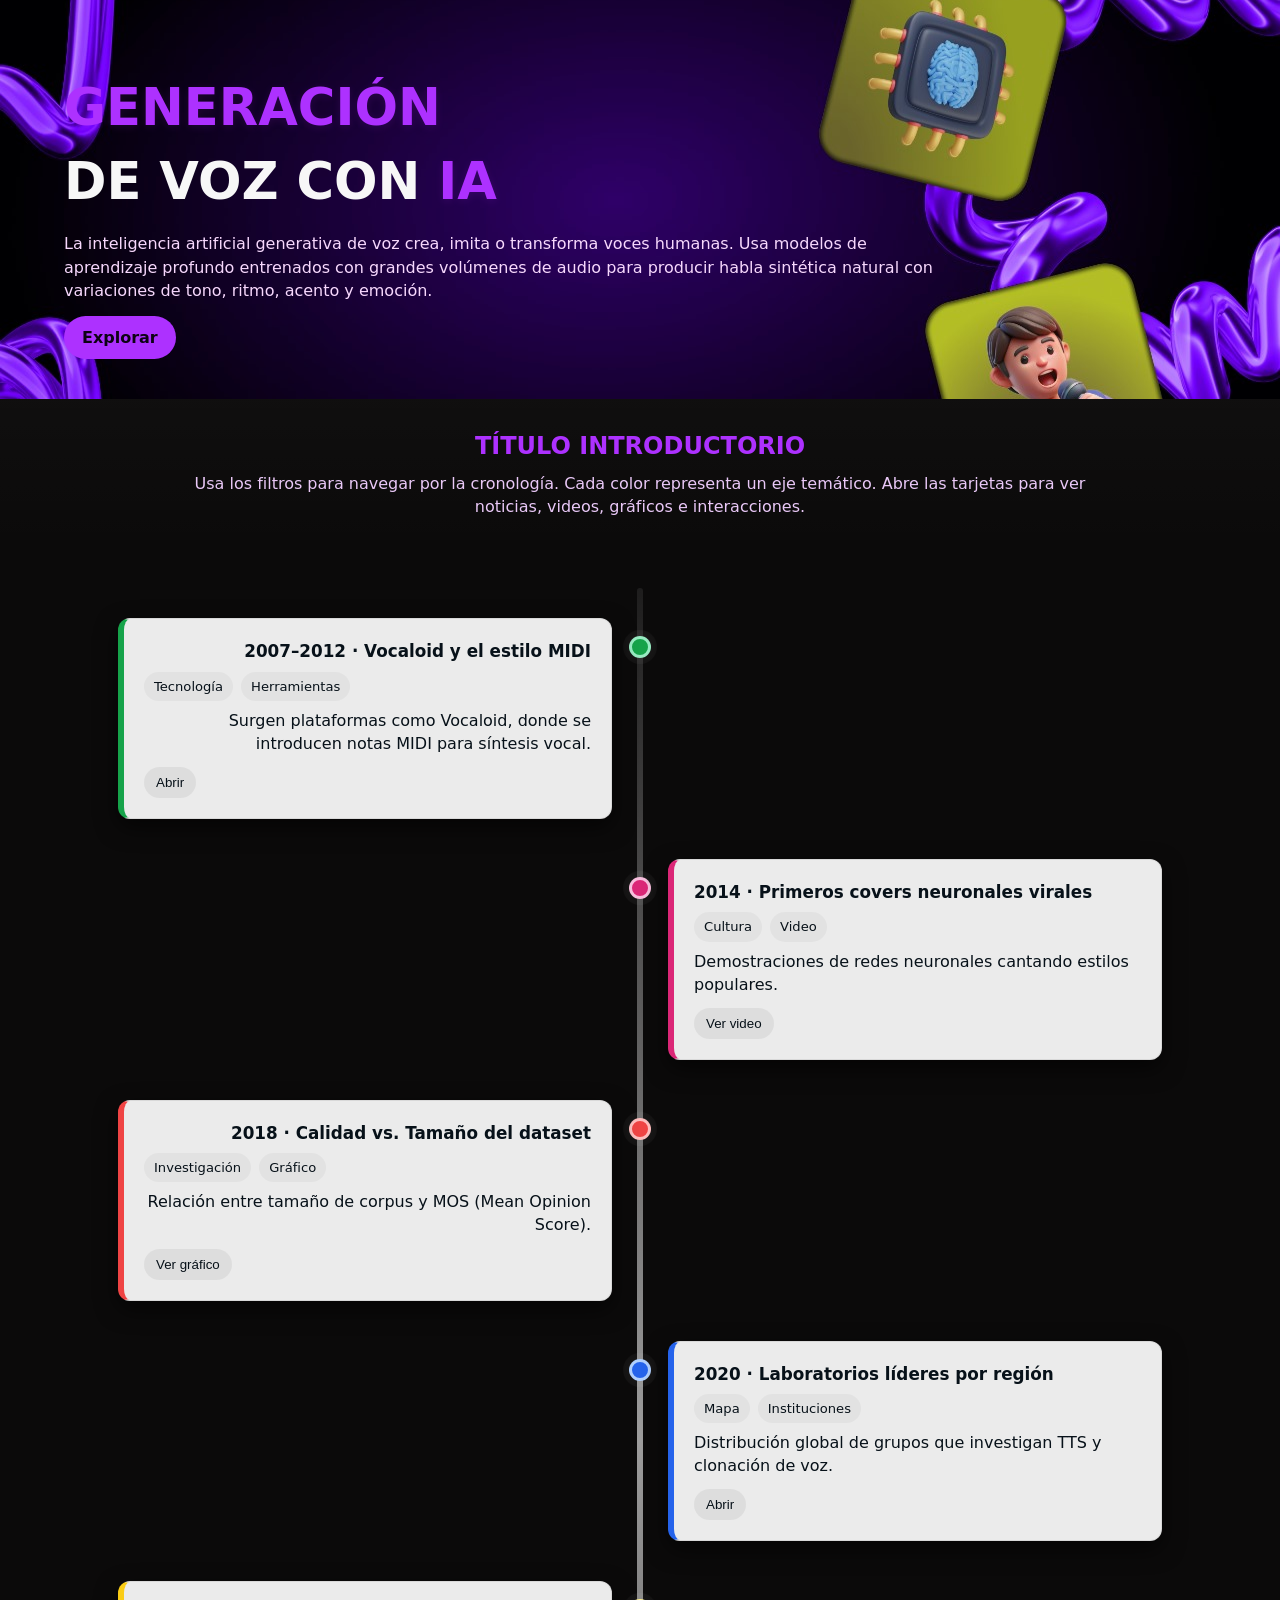
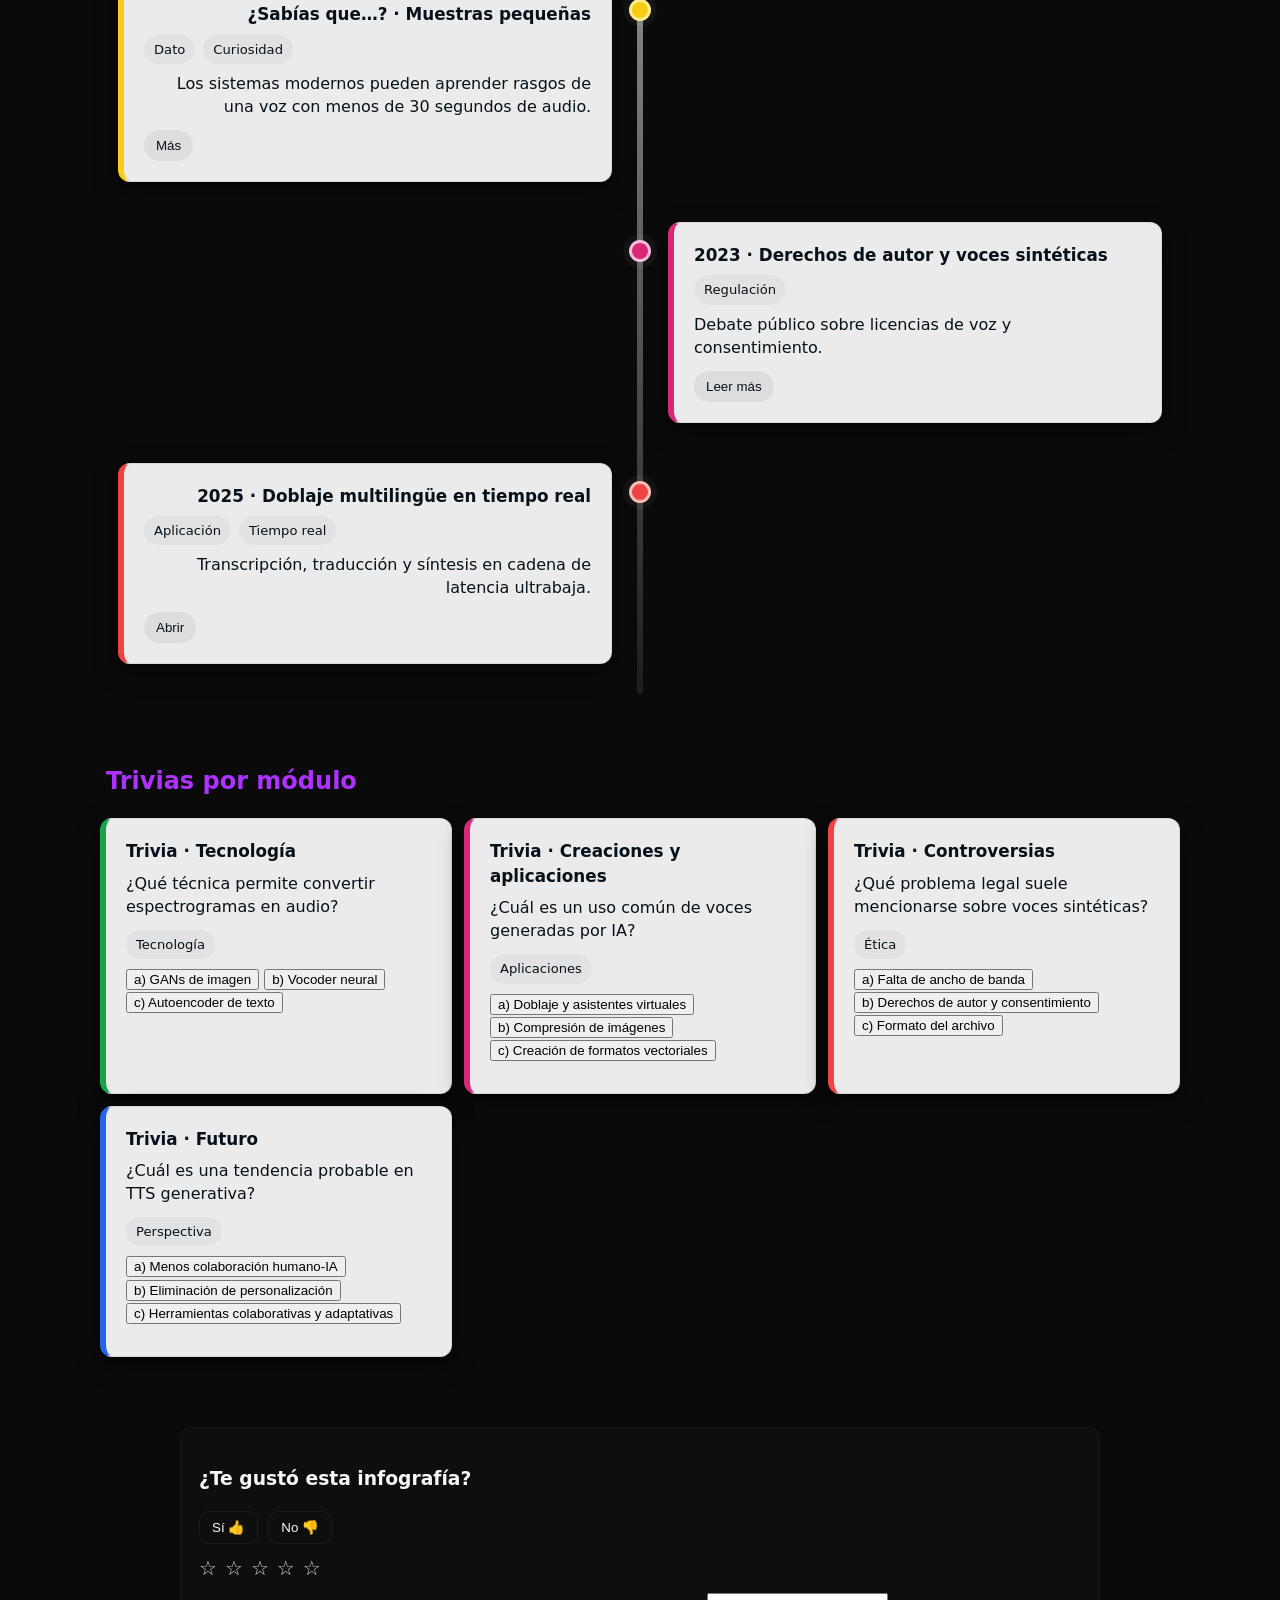
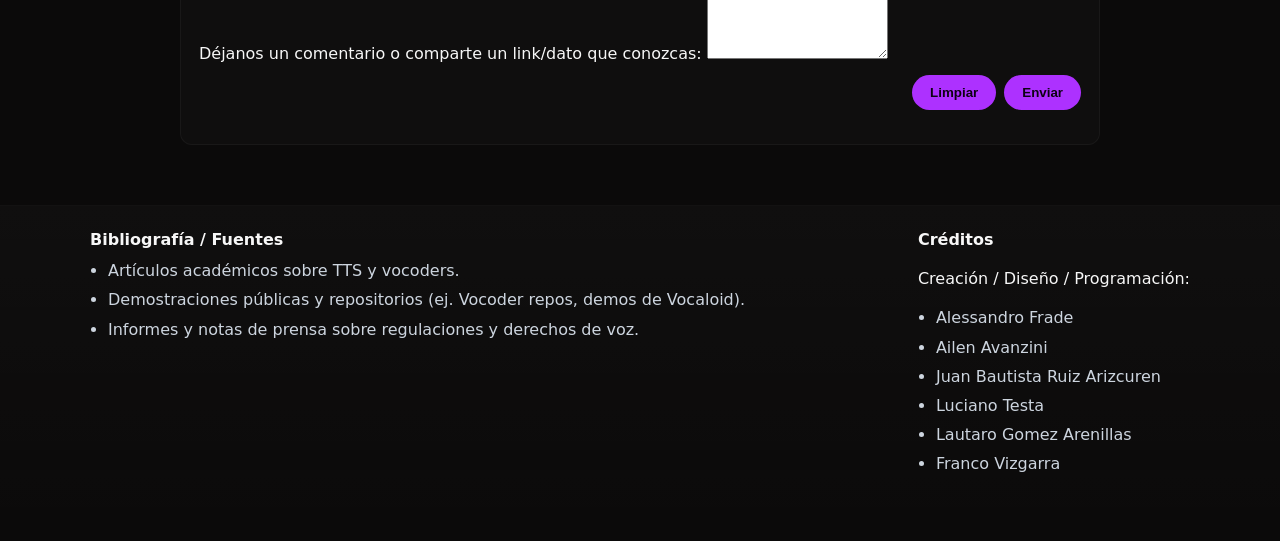
==== CAMBIOS/index.html @ 804bfc2b "Add files via upload" ====
<!DOCTYPE html>
<html lang="es">
<head>
  <meta charset="utf-8" />
  <meta name="viewport" content="width=device-width,initial-scale=1" />
  <title>Generación de Voz con IA — Timeline Interactivo</title>
  <style>
:root{ 
  --bg:#0b0a0a;
  --text:#f7f7f7;
  --muted:#cdd5df;
  --accent:#ad31ff;

  --verde-1:#16a34a; --verde-2:#7cfc89;
  --rojo-1:#ef4444; --rojo-2:#ff7b7b;
  --azul-1:#2563eb; --azul-2:#6aa7ff;
  --rosa-1:#db2777; --rosa-2:#ff83c1;
  --morado-1:#cdd928; --morado-2:#e1ff85;
  --amarillo-1:#facc15; --amarillo-2:#fff59a;

  --radius:12px;
}
*{box-sizing:border-box}
html,body{height:100%;margin:0;background:var(--bg);color:var(--text);font-family:Inter, system-ui, -apple-system, 'Segoe UI', Roboto, Arial, sans-serif;line-height:1.45}

/* HERO */
.hero{padding:70px 5% 40px;background:linear-gradient(180deg,#081006,#050505);background-size:cover;background-position:center}
.hero h1{font-size:clamp(28px,4vw,56px);margin:0;font-weight:800}
.hero .highlight{color:var(--accent);text-shadow:0 2px 8px rgba(186, 49, 255, 0.12)}
.hero p{max-width:900px;color:#f7d8fd;margin:14px 0;font-size:1rem}
.btn{display:inline-block;padding:10px 18px;border-radius:999px;background:var(--accent);color:#0d0214;font-weight:700;text-decoration:none;border:none;cursor:pointer}
.btn:hover{box-shadow:0 10px 30px rgba(0,0,0,.5);transform:translateY(-3px)}

/* INTRO */
.intro{padding:30px 5%;text-align:center;background:linear-gradient(180deg,rgba(255,255,255,.02),transparent)}
.intro h2{color:var(--accent);margin:0 0 8px;text-transform:uppercase}
.intro p{max-width:920px;margin:0 auto;color:#e9c8f7}

/* TIMELINE */
.timeline{position:relative;max-width:1100px;margin:40px auto;padding:10px 0}
.timeline::before{content:'';position:absolute;top:0;bottom:0;left:50%;width:6px;transform:translateX(-50%);background:linear-gradient(180deg,rgba(255,255,255,.08),rgba(255,255,255,.6),rgba(255,255,255,.08));border-radius:999px}

.t-item{position:relative;width:50%;padding:20px 28px;min-height:140px}
.t-item.left{left:0;text-align:right}
.t-item.right{left:50%}
.t-item .dot{position:absolute;top:38px;width:22px;height:22px;border-radius:50%;left:calc(100% - 11px);transform:translateX(0);box-shadow:0 0 0 6px rgba(255,255,255,.03),0 0 16px rgba(255,255,255,.06)}
.t-item.right .dot{left:-11px}

/* CARD base - unified rectangular cards */
.card{position:relative;padding:20px;background:rgba(255,255,255,.92);backdrop-filter: blur(0);border-radius:var(--radius);border:1px solid rgba(0,0,0,.08);box-shadow:0 8px 22px rgba(0,0,0,.6);transition:transform .22s,box-shadow .22s;color:#071119}
.card:hover{transform:translateY(-6px);box-shadow:0 18px 44px rgba(0,0,0,.65)}
.card h3{margin:0 0 8px;font-size:1.05rem;color:#071119}
.card p{margin:0 0 12px;word-break:break-word;color:#071119}
.meta{display:flex;gap:8px;align-items:center;flex-wrap:wrap;margin-bottom:8px;color:#334155}
.pill{padding:5px 10px;border-radius:999px;background:rgba(0,0,0,.04);font-size:.82rem;color:#071119}

.card{min-height:120px;max-height:520px;overflow:hidden;display:flex;flex-direction:column}
.card .expand{margin-top:12px;display:none;overflow:auto;padding-top:8px}
.card.expanded{max-height:900px}
.card.expanded .expand{display:block}

/* Remove shape-specific classes - keep uniform rectangle */
.type-noticia, .type-video, .type-grafico, .type-mapa{padding:18px}

.card .expand img, .card .expand iframe{width:100%;height:auto;border-radius:8px}
.embed{position:relative;padding-top:56.25%;width:100%}
.embed iframe{position:absolute;inset:0;width:100%;height:100%;border:0;background:#000}

/* colors — now only background accents for dots + small left border */
.card.verde{border-left:6px solid var(--verde-1)}
.card.rojo{border-left:6px solid var(--rojo-1)}
.card.azul{border-left:6px solid var(--azul-1)}
.card.rosa{border-left:6px solid var(--rosa-1)}
.card.morado{border-left:6px solid var(--morado-1)}
.card.amarillo{border-left:6px solid var(--amarillo-1)}

.dot.verde{background:var(--verde-1);border:3px solid rgba(167,243,208,.9)}
.dot.rojo{background:var(--rojo-1);border:3px solid rgba(254,202,202,.9)}
.dot.azul{background:var(--azul-1);border:3px solid rgba(191,219,254,.9)}
.dot.rosa{background:var(--rosa-1);border:3px solid rgba(251,207,232,.9)}
.dot.morado{background:var(--morado-1);border:3px solid rgba(221,214,254,.9)}
.dot.amarillo{background:var(--amarillo-1);border:3px solid rgba(255,245,157,.9)}

/* toggles */
.toggle{cursor:pointer;border:none;padding:8px 12px;border-radius:999px;background:rgba(0,0,0,.06);color:#071119;align-self:flex-start}
.toggle:hover{box-shadow:0 8px 24px rgba(0,0,0,.12)}

/* floating filter button */
.fab{position:fixed;right:18px;bottom:18px;width:56px;height:56px;border-radius:50%;display:grid;place-items:center;font-size:22px;cursor:pointer;background:#101010;color:#fff;box-shadow:0 12px 30px rgba(0,0,0,.5);opacity:0;pointer-events:none;transition:.25s}
.fab.visible{opacity:1;pointer-events:auto}

/* modal */
.modal{position:fixed;inset:0;background:rgba(0,0,0,.6);display:none;align-items:center;justify-content:center;padding:20px;z-index:20}
.modal.open{display:flex}
.panel{width:min(640px,94vw);background:#0f0f10;border-radius:18px;padding:18px;border:1px solid rgba(255,255,255,.06)}
.panel h3{margin:0 0 8px}
.panel .muted{color:var(--muted);margin:6px 0 12px}
.filters{display:flex;flex-wrap:wrap;gap:12px}
.filters label{display:inline-flex;gap:8px;align-items:center;padding:8px 12px;border-radius:999px;border:1px solid rgba(255,255,255,.06);cursor:pointer}
.filters input{margin:0}

/* feedback */
.feedback{max-width:920px;margin:60px auto;padding:18px;border-radius:12px;background:rgba(255,255,255,.02);border:1px solid rgba(255,255,255,.04)}
.like{display:flex;gap:10px;margin:8px 0}
.like button{padding:8px 12px;border-radius:10px;border:1px solid rgba(255,255,255,.06);background:transparent;color:var(--text);cursor:pointer}
.like button:hover{box-shadow:0 8px 24px rgba(0,0,0,.2)}
.like button.active{background:linear-gradient(90deg,#ffd166,#ff7b7b);color:#071119;border-color:transparent}
.rate{display:flex;gap:8px;margin:10px 0}
.star{font-size:20px;cursor:pointer;color:var(--muted)}
.star.locked{cursor:default;opacity:.6}
.fb-actions{display:flex;gap:8px;justify-content:flex-end;margin-top:10px}
.fb-message{margin-top:12px;opacity:.95;font-weight:700}

/* file upload preview in curiosities */
.media-upload{display:flex;gap:10px;align-items:center;margin-top:8px}
.media-upload input{border:1px dashed rgba(0,0,0,.08);padding:8px;border-radius:8px;background:#fff}
.media-player{width:100%;margin-top:8px}

/* confetti root */
#confetti-root{position:fixed;inset:0;pointer-events:none;overflow:hidden;z-index:9999}

/* footer */
.site-footer{background:linear-gradient(180deg,rgba(255,255,255,.02),transparent);padding:22px 5% 60px;margin-top:30px;border-top:1px solid rgba(255,255,255,.03)}
.site-footer .container{max-width:1100px;margin:0 auto;display:flex;gap:30px;flex-wrap:wrap;justify-content:space-between}
.site-footer h4{margin:0 0 8px}
.site-footer ul{margin:0;padding-left:18px}
.site-footer li{margin:6px 0;color:var(--muted)}

.hidden{display:none !important}

@media (max-width:900px){
  .t-item{width:100%;left:0 !important;text-align:left;padding:14px}
  .t-item .dot{left:10px}
  .timeline::before{left:20px;transform:none}
  .card{max-height:none}
  .panel{width:96%}
}
  </style>
</head>
<body>
<header class="hero" id="hero" style="background-image:url('assets/Fondo.jpg'); background-size:cover; background-position:center;">
    <div class="hero-content">
      <h1><span class="highlight">GENERACIÓN</span><br>DE VOZ CON <span class="highlight">IA</span></h1>
      <p>La inteligencia artificial generativa de voz crea, imita o transforma voces humanas. Usa modelos de aprendizaje profundo entrenados con grandes volúmenes de audio para producir habla sintética natural con variaciones de tono, ritmo, acento y emoción.</p>
      <a href="#timeline" class="btn">Explorar</a>
    </div>
  </header>

  <section class="intro">
    <h2>TÍTULO INTRODUCTORIO</h2>
    <p>Usa los filtros para navegar por la cronología. Cada color representa un eje temático. Abre las tarjetas para ver noticias, videos, gráficos e interacciones.</p>
  </section>

  <main id="timeline" class="timeline">
    <!-- EXAMPLES: all cards are rectangular. Each article must have data-date YYYY-MM-DD -->

    <article class="t-item left" data-date="2007-06-01" data-color="verde" data-type="noticia">
      <span class="dot verde"></span>
      <div class="card verde">
        <h3>2007–2012 · Vocaloid y el estilo MIDI</h3>
        <div class="meta"><span class="pill">Tecnología</span><span class="pill">Herramientas</span></div>
        <p>Surgen plataformas como Vocaloid, donde se introducen notas MIDI para síntesis vocal.</p>
        <button class="toggle" aria-expanded="false">Abrir</button>
        <div class="expand">
          <p>Contenido ampliado: inserta aquí la noticia completa, imágenes o <a class="external-link" href="#" target="_blank" rel="noopener">enlace</a>.</p>
        </div>
      </div>
    </article>

    <article class="t-item right" data-date="2014-03-10" data-color="rosa" data-type="video">
      <span class="dot rosa"></span>
      <div class="card rosa">
        <h3>2014 · Primeros covers neuronales virales</h3>
        <div class="meta"><span class="pill">Cultura</span><span class="pill">Video</span></div>
        <p>Demostraciones de redes neuronales cantando estilos populares.</p>
        <button class="toggle" aria-expanded="false">Ver video</button>
        <div class="expand">
          <p>Puedes embeber un video (iframe) o enlazar a un hosting.</p>
          <div class="embed"><iframe title="demo" src="" loading="lazy"></iframe></div>
        </div>
      </div>
    </article>

    <article class="t-item left" data-date="2018-09-05" data-color="rojo" data-type="grafico">
      <span class="dot rojo"></span>
      <div class="card rojo">
        <h3>2018 · Calidad vs. Tamaño del dataset</h3>
        <div class="meta"><span class="pill">Investigación</span><span class="pill">Gráfico</span></div>
        <p>Relación entre tamaño de corpus y MOS (Mean Opinion Score).</p>
        <button class="toggle" aria-expanded="false">Ver gráfico</button>
        <div class="expand">
          <img alt="placeholder gráfico" src="data:image/svg+xml,%3Csvg xmlns='http://www.w3.org/2000/svg' width='800' height='360'%3E%3Crect width='100%25' height='100%25' fill='black'/%3E%3Ctext x='50%25' y='50%25' fill='white' dominant-baseline='middle' text-anchor='middle' font-family='Arial' font-size='20'%3EInserta un gráfico aquí%3C/text%3E%3C/svg%3E">
        </div>
      </div>
    </article>

    <article class="t-item right" data-date="2020-02-01" data-color="azul" data-type="mapa">
      <span class="dot azul"></span>
      <div class="card azul">
        <h3>2020 · Laboratorios líderes por región</h3>
        <div class="meta"><span class="pill">Mapa</span><span class="pill">Instituciones</span></div>
        <p>Distribución global de grupos que investigan TTS y clonación de voz.</p>
        <button class="toggle" aria-expanded="false">Abrir</button>
        <div class="expand">
          <p>Inserta un mapa estático/dinámico o un embed.</p>
        </div>
      </div>
    </article>

    <!-- Curiosidades ("¿Sabías que...?") - color amarillo, tienen fecha para posicionarlas en la línea -->
    <article class="t-item left" data-date="2022-04-20" data-color="amarillo" data-type="curiosidad">
      <span class="dot amarillo"></span>
      <div class="card amarillo">
        <h3>¿Sabías que…? · Muestras pequeñas</h3>
        <div class="meta"><span class="pill">Dato</span><span class="pill">Curiosidad</span></div>
        <p>Los sistemas modernos pueden aprender rasgos de una voz con menos de 30 segundos de audio.</p>
        <button class="toggle" aria-expanded="false">Más</button>
        <div class="expand">
          <p>Puedes subir un audio (mp3) o un video (mp4) relacionado con esta curiosidad.</p>
          <div class="media-upload">
            <input type="file" accept="audio/*,video/*" class="media-input">
          </div>
          <div class="media-player"></div>
        </div>
      </div>
    </article>

    <article class="t-item left" data-date="2023-03-01" data-color="rosa" data-type="noticia">
      <span class="dot rosa"></span>
      <div class="card rosa">
        <h3>2023 · Derechos de autor y voces sintéticas</h3>
        <div class="meta"><span class="pill">Regulación</span></div>
        <p>Debate público sobre licencias de voz y consentimiento.</p>
        <button class="toggle" aria-expanded="false">Leer más</button>
        <div class="expand">
          <p>Añade aquí enlaces, citas o documentos. Ejemplo de enlace: <a class="external-link" href="#" target="_blank" rel="noopener">Noticia sobre regulación</a></p>
        </div>
      </div>
    </article>

    <article class="t-item right" data-date="2025-03-18" data-color="rojo" data-type="video">
      <span class="dot rojo"></span>
      <div class="card rojo">
        <h3>2025 · Doblaje multilingüe en tiempo real</h3>
        <div class="meta"><span class="pill">Aplicación</span><span class="pill">Tiempo real</span></div>
        <p>Transcripción, traducción y síntesis en cadena de latencia ultrabaja.</p>
        <button class="toggle" aria-expanded="false">Abrir</button>
        <div class="expand">
          <p>Espacio para video o demo.</p>
        </div>
      </div>
    </article>

  </main>

  <!-- TRIVIA SECTION: section aparte al final de la linea (antes del feedback). Una trivia por módulo -->
  <section id="trivias" class="trivias" style="max-width:1100px;margin:20px auto;padding:10px">
    <h2 style="color:var(--accent);margin-left:6px">Trivias por módulo</h2>
    <div style="display:grid;grid-template-columns:repeat(auto-fit,minmax(280px,1fr));gap:12px;margin-top:12px">
      <!-- Tecnología / verde -->
      <div class="card verde" data-module="Tecnologia">
        <h3>Trivia · Tecnología</h3>
        <p>¿Qué técnica permite convertir espectrogramas en audio?</p>
        <div class="meta"><span class="pill">Tecnología</span></div>
        <div class="quiz" data-answer="b">
          <button class="q" data-opt="a">a) GANs de imagen</button>
          <button class="q" data-opt="b">b) Vocoder neural</button>
          <button class="q" data-opt="c">c) Autoencoder de texto</button>
          <p class="q-result" aria-live="polite"></p>
        </div>
      </div>

      <!-- Creaciones / rosa -->
      <div class="card rosa" data-module="Creaciones">
        <h3>Trivia · Creaciones y aplicaciones</h3>
        <p>¿Cuál es un uso común de voces generadas por IA?</p>
        <div class="meta"><span class="pill">Aplicaciones</span></div>
        <div class="quiz" data-answer="a">
          <button class="q" data-opt="a">a) Doblaje y asistentes virtuales</button>
          <button class="q" data-opt="b">b) Compresión de imágenes</button>
          <button class="q" data-opt="c">c) Creación de formatos vectoriales</button>
          <p class="q-result" aria-live="polite"></p>
        </div>
      </div>

      <!-- Controversias / rojo -->
      <div class="card rojo" data-module="Controversias">
        <h3>Trivia · Controversias</h3>
        <p>¿Qué problema legal suele mencionarse sobre voces sintéticas?</p>
        <div class="meta"><span class="pill">Ética</span></div>
        <div class="quiz" data-answer="b">
          <button class="q" data-opt="a">a) Falta de ancho de banda</button>
          <button class="q" data-opt="b">b) Derechos de autor y consentimiento</button>
          <button class="q" data-opt="c">c) Formato del archivo</button>
          <p class="q-result" aria-live="polite"></p>
        </div>
      </div>

      <!-- Futuro / azul -->
      <div class="card azul" data-module="Futuro">
        <h3>Trivia · Futuro</h3>
        <p>¿Cuál es una tendencia probable en TTS generativa?</p>
        <div class="meta"><span class="pill">Perspectiva</span></div>
        <div class="quiz" data-answer="c">
          <button class="q" data-opt="a">a) Menos colaboración humano-IA</button>
          <button class="q" data-opt="b">b) Eliminación de personalización</button>
          <button class="q" data-opt="c">c) Herramientas colaborativas y adaptativas</button>
          <p class="q-result" aria-live="polite"></p>
        </div>
      </div>
    </div>
  </section>

  <section class="feedback" id="feedback">
    <h3>¿Te gustó esta infografía?</h3>
    <div class="like">
      <button type="button" data-like="si">Sí 👍</button>
      <button type="button" data-like="no">No 👎</button>
    </div>
    <div class="rate" aria-label="Calificación">
      <span class="star" data-star="1">☆</span>
      <span class="star" data-star="2">☆</span>
      <span class="star" data-star="3">☆</span>
      <span class="star" data-star="4">☆</span>
      <span class="star" data-star="5">☆</span>
    </div>

    <div id="fb-form">
      <label>Déjanos un comentario o comparte un link/dato que conozcas:
        <textarea id="fb-text" rows="4"></textarea>
      </label>
      <div class="fb-actions">
        <button class="btn ghost" id="fb-clear">Limpiar</button>
        <button class="btn primary" id="fb-send">Enviar</button>
      </div>
    </div>

    <p id="fb-msg" class="fb-message" aria-live="polite"></p>
  </section>

  <button class="fab" id="fab" title="Filtros">⚙️</button>

  <div class="modal" id="modal">
    <div class="panel">
      <h3>Filtros por módulo</h3>
      <p class="muted">Selecciona uno o varios. "Todos" vuelve a la vista inicial.</p>
      <div class="filters">
        <!-- label text shows module name; value is color key -->
        <label class="lbl-verde"><input type="checkbox" value="verde"> Tecnología</label>
        <label class="lbl-rosa"><input type="checkbox" value="rosa"> Creaciones</label>
        <label class="lbl-rojo"><input type="checkbox" value="rojo"> Controversias</label>
        <label class="lbl-azul"><input type="checkbox" value="azul"> Futuro</label>
        <label class="lbl-amarillo"><input type="checkbox" value="amarillo"> Curiosidades</label>
      </div>
      <div class="actions" style="margin-top:12px;display:flex;gap:8px;justify-content:flex-end">
        <button class="btn ghost" id="all">Todos</button>
        <button class="btn primary" id="apply">Aplicar</button>
        <button class="btn ghost" id="close">Cerrar</button>
      </div>
    </div>
  </div>

  <div id="confetti-root" aria-hidden="true"></div>

  <footer class="site-footer">
    <div class="container">
      <div class="bib">
        <h4>Bibliografía / Fuentes</h4>
        <ul>
          <li>Artículos académicos sobre TTS y vocoders.</li>
          <li>Demostraciones públicas y repositorios (ej. Vocoder repos, demos de Vocaloid).</li>
          <li>Informes y notas de prensa sobre regulaciones y derechos de voz.</li>
        </ul>
      </div>
      <div class="credits">
        <h4>Créditos</h4>
        <p>Creación / Diseño / Programación:</p>
        <ul>
          <li>Alessandro Frade</li>
          <li>Ailen Avanzini</li>
          <li>Juan Bautista Ruiz Arizcuren</li>
          <li>Luciano Testa</li>
          <li>Lautaro Gomez Arenillas</li>
          <li>Franco Vizgarra</li>
        </ul>
      </div>
    </div>
  </footer>

  <script>
// --- SCRIPT: filtros, expandibles, trivias, feedback, media preview ---

function parseDateFrom(el) {
  const raw = el.dataset.date || "";
  if (!raw) return 0;
  const d = new Date(raw);
  if (!isNaN(d)) return d.getTime();
  const m = raw.match(/(19|20)\d{2}/);
  return m ? new Date(m[0] + "-01-01").getTime() : 0;
}

function relayout() {
  const container = document.querySelector('.timeline');
  const items = Array.from(container.querySelectorAll('.t-item')).filter(i => !i.classList.contains('hidden'));
  items.sort((a, b) => parseDateFrom(a) - parseDateFrom(b));
  items.forEach((el, idx) => {
    el.classList.remove('left', 'right');
    el.classList.add(idx % 2 === 0 ? 'left' : 'right');
    container.appendChild(el);
  });
}

// Expandibles
document.addEventListener('click', (e) => {
  if (e.target.matches('.toggle')) {
    const card = e.target.closest('.card');
    const expanded = card.classList.toggle('expanded');
    e.target.setAttribute('aria-expanded', expanded);
    if (expanded) {
      const expandEl = card.querySelector('.expand');
      if (expandEl) expandEl.scrollTop = 0;
    }
  }
});

// Trivia buttons (works both for timeline-embedded quizzes and trivias section)
document.addEventListener('click', (e) => {
  if (e.target.matches('.quiz .q')) {
    const q = e.target.closest('.quiz');
    const answer = q.dataset.answer;
    const btn = e.target;
    const ok = btn.dataset.opt === answer;
    const result = q.querySelector('.q-result');
    result.textContent = ok ? '✅ ¡Correcto!' : '❌ Incorrecto';
    btn.style.outline = ok ? '2px solid rgba(34,197,94,.25)' : '2px solid rgba(239,68,68,.25)';
    setTimeout(() => btn.style.outline = '', 1400);
  }
});

// Media upload preview for curiosities
function handleMediaInput(input) {
  const container = input.closest('.card').querySelector('.media-player');
  container.innerHTML = '';
  const file = input.files[0];
  if (!file) return;
  const url = URL.createObjectURL(file);
  if (file.type.startsWith('audio/')) {
    const audio = document.createElement('audio');
    audio.controls = true;
    audio.src = url;
    audio.style.width = '100%';
    container.appendChild(audio);
  } else if (file.type.startsWith('video/')) {
    const video = document.createElement('video');
    video.controls = true;
    video.src = url;
    video.style.width = '100%';
    container.appendChild(video);
  }
}

document.addEventListener('change', (e) => {
  if (e.target.matches('.media-input')) handleMediaInput(e.target);
});

// FAB mostrar tras scroll
const fab = document.getElementById('fab');
window.addEventListener('scroll', () => {
  const show = window.scrollY > 260;
  fab.classList.toggle('visible', show);
});

// Modal filtros
const modal = document.getElementById('modal');
const openModal = () => modal.classList.add('open');
const closeModal = () => modal.classList.remove('open');
fab.addEventListener('click', openModal);
document.getElementById('close').addEventListener('click', closeModal);

function applyFilters(selectedSet) {
  const items = document.querySelectorAll('.t-item');
  if (!selectedSet || selectedSet.size === 0) {
    items.forEach(i => i.classList.remove('hidden'));
    relayout();
    return;
  }
  items.forEach(i => {
    const color = (i.dataset.color || '').toLowerCase();
    if (selectedSet.has(color)) i.classList.remove('hidden');
    else i.classList.add('hidden');
  });
  relayout();
}

document.getElementById('apply').addEventListener('click', () => {
  const picks = Array.from(modal.querySelectorAll('input[type="checkbox"]'))
    .filter(c => c.checked)
    .map(c => c.value);
  const allChecks = Array.from(modal.querySelectorAll('input[type="checkbox"]')).map(c => c.value);
  const allSelected = allChecks.every(v => picks.includes(v));
  const selectedSet = (picks.length === 0 || allSelected) ? new Set() : new Set(picks);
  applyFilters(selectedSet);
  closeModal();
});

document.getElementById('all').addEventListener('click', () => {
  modal.querySelectorAll('input[type="checkbox"]').forEach(c => c.checked = false);
  applyFilters(new Set());
  closeModal();
});

// Feedback (like/estrellas/comentario)
const likeBtns = document.querySelectorAll('.like button');
const stars = Array.from(document.querySelectorAll('.star'));
let like = null, rating = 0, sent = false;

likeBtns.forEach(b => b.addEventListener('click', () => {
  if (sent) return; // no cambiar si ya enviado
  like = b.dataset.like;
  likeBtns.forEach(x => x.classList.remove('active'));
  b.classList.add('active');
}));

stars.forEach(s => s.addEventListener('click', () => {
  if (sent) return; // bloquear si ya enviado
  rating = Number(s.dataset.star);
  stars.forEach((x, i) => x.textContent = (i < rating) ? '★' : '☆');
}));

function fireConfetti(options = {}) {
  const root = document.getElementById('confetti-root');
  const emojis = options.emojis || ['🤖','🎵','🧠','🎧','🔊'];
  const count = options.count || 36;
  const life = options.duration || 1800; 
  const created = [];

  for (let i=0;i<count;i++){
    const el = document.createElement('div');
    el.className = 'confetti-emoji';
    el.style.position = 'absolute';
    el.style.left = (50 + (Math.random()*120 - 60)) + '%';
    el.style.top = Math.random()*30 + '%';
    el.style.fontSize = (12 + Math.random()*22) + 'px';
    el.style.opacity = 0.95;
    el.style.transform = `translateY(0) rotate(${Math.random()*360}deg)`;
    el.style.willChange = 'transform,opacity';
    el.textContent = emojis[Math.floor(Math.random()*emojis.length)];
    root.appendChild(el);
    created.push(el);

    const dx = (Math.random()*160 - 80);
    const dy = (200 + Math.random()*240);
    const rot = (Math.random()*720 - 360);
    el.animate([
      { transform: `translate(0px, 0px) rotate(0deg)`, opacity: 1 },
      { transform: `translate(${dx}px, ${dy}px) rotate(${rot}deg)`, opacity: 0.05 }
    ], {
      duration: life + Math.random()*400,
      easing: 'cubic-bezier(.2,.8,.2,1)',
      iterations: 1
    });
  }

  setTimeout(()=> {
    created.forEach(el => el.remove());
  }, life + 500);
}

// Enviar feedback: guardar y bloquear cambios posteriores
document.getElementById('fb-send').addEventListener('click', () => {
  if (sent) return;
  const text = document.getElementById('fb-text').value.trim();
  const payload = { like, rating, text, ts: Date.now() };
  try {
    localStorage.setItem('ia-voz-feedback', JSON.stringify(payload));
  } catch(e) {
    console.warn('No se pudo guardar en localStorage', e);
  }

  // Ocultar form y mostrar mensaje de gracias
  const form = document.getElementById('fb-form');
  form.classList.add('hidden');

  const msg = document.getElementById('fb-msg');
  msg.textContent = '¡Gracias! Tu aporte quedó guardado localmente.';
  fireConfetti({ emojis: ['🤖','🎵','🧠','🎧','🔊'], count: 36, duration: 1800 });

  // bloquear interacciones posteriores
  sent = true;
  likeBtns.forEach(b => b.disabled = true);
  stars.forEach(s => { s.classList.add('locked'); s.style.pointerEvents = 'none'; });
});

// Limpiar (solo si no enviado)
document.getElementById('fb-clear').addEventListener('click', () => {
  if (sent) return; // no limpiar si ya enviado
  document.getElementById('fb-text').value = '';
  like = null; rating = 0;
  likeBtns.forEach(x => x.classList.remove('active'));
  stars.forEach(x => x.textContent = '☆');
  localStorage.removeItem('ia-voz-feedback');
  document.getElementById('fb-msg').textContent = '';
});

// Inicial: ordenar por fecha
relayout();
  </script>
</body>
</html>
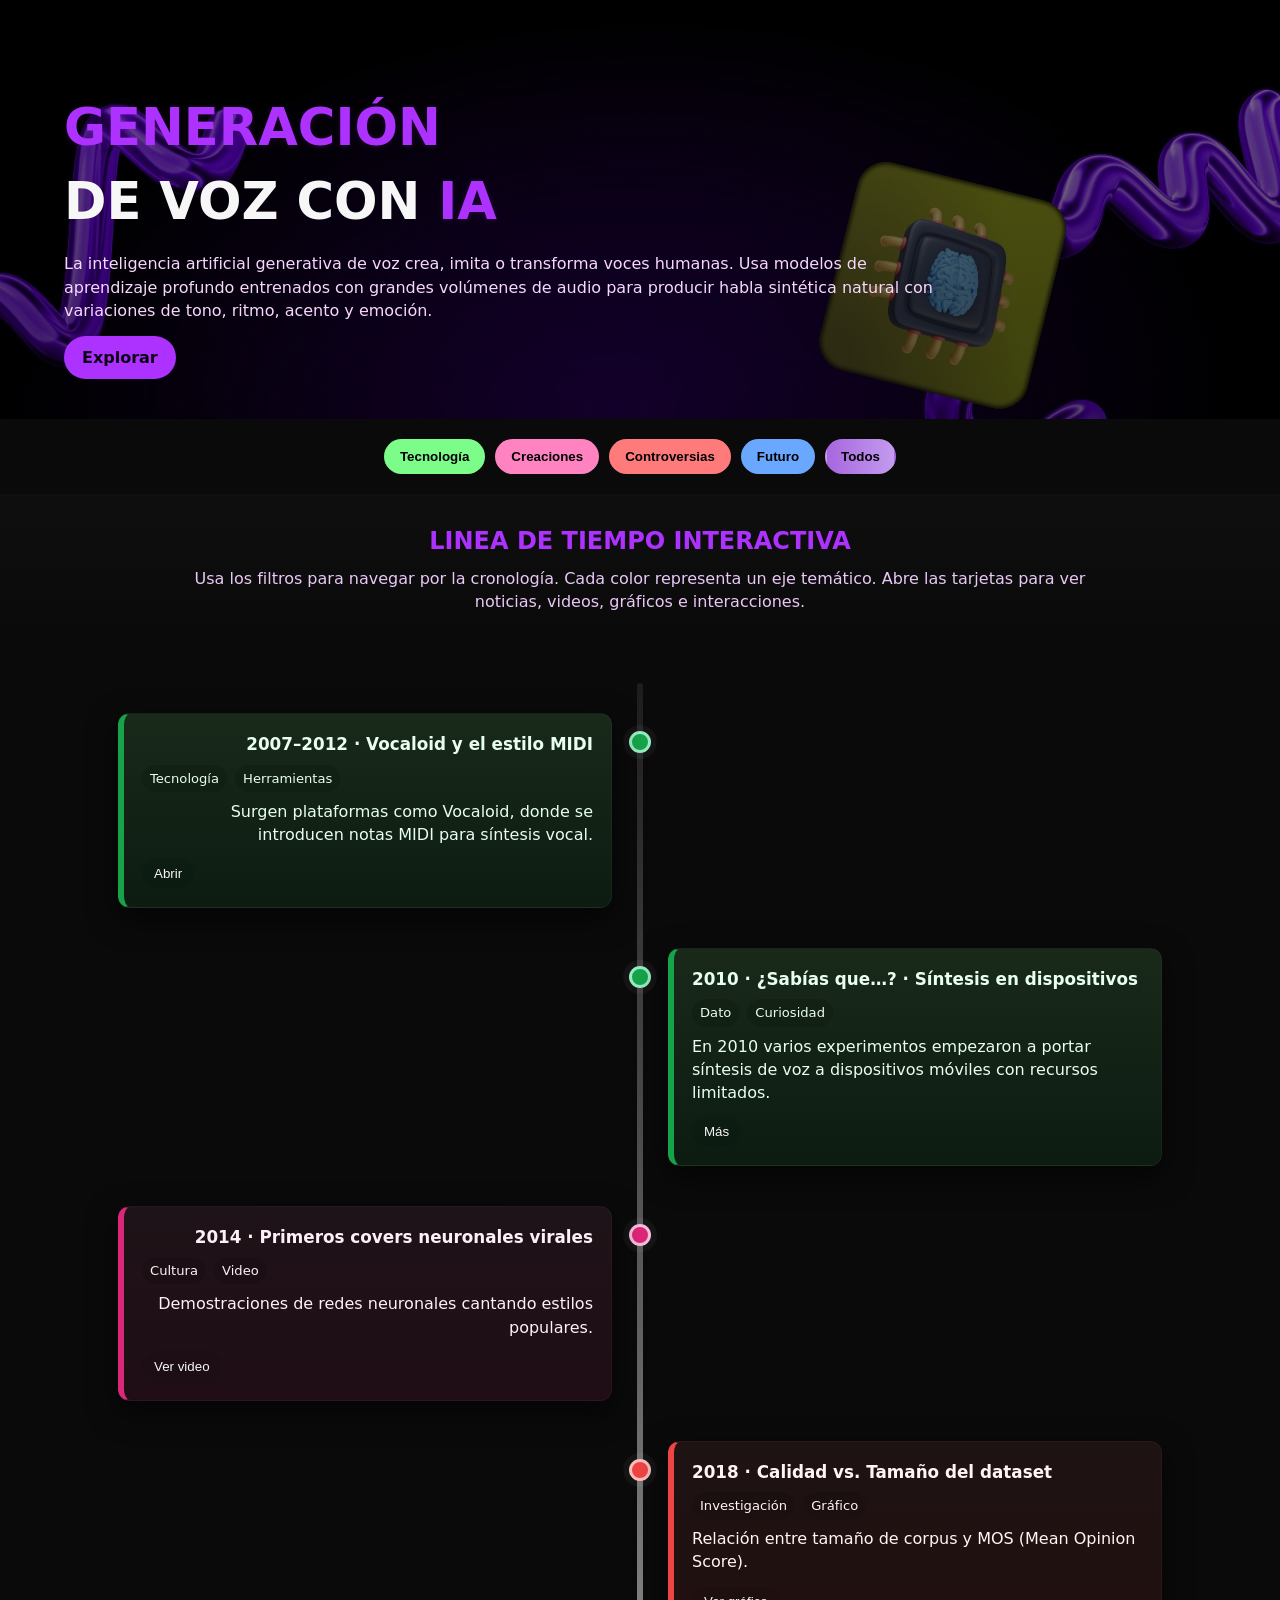
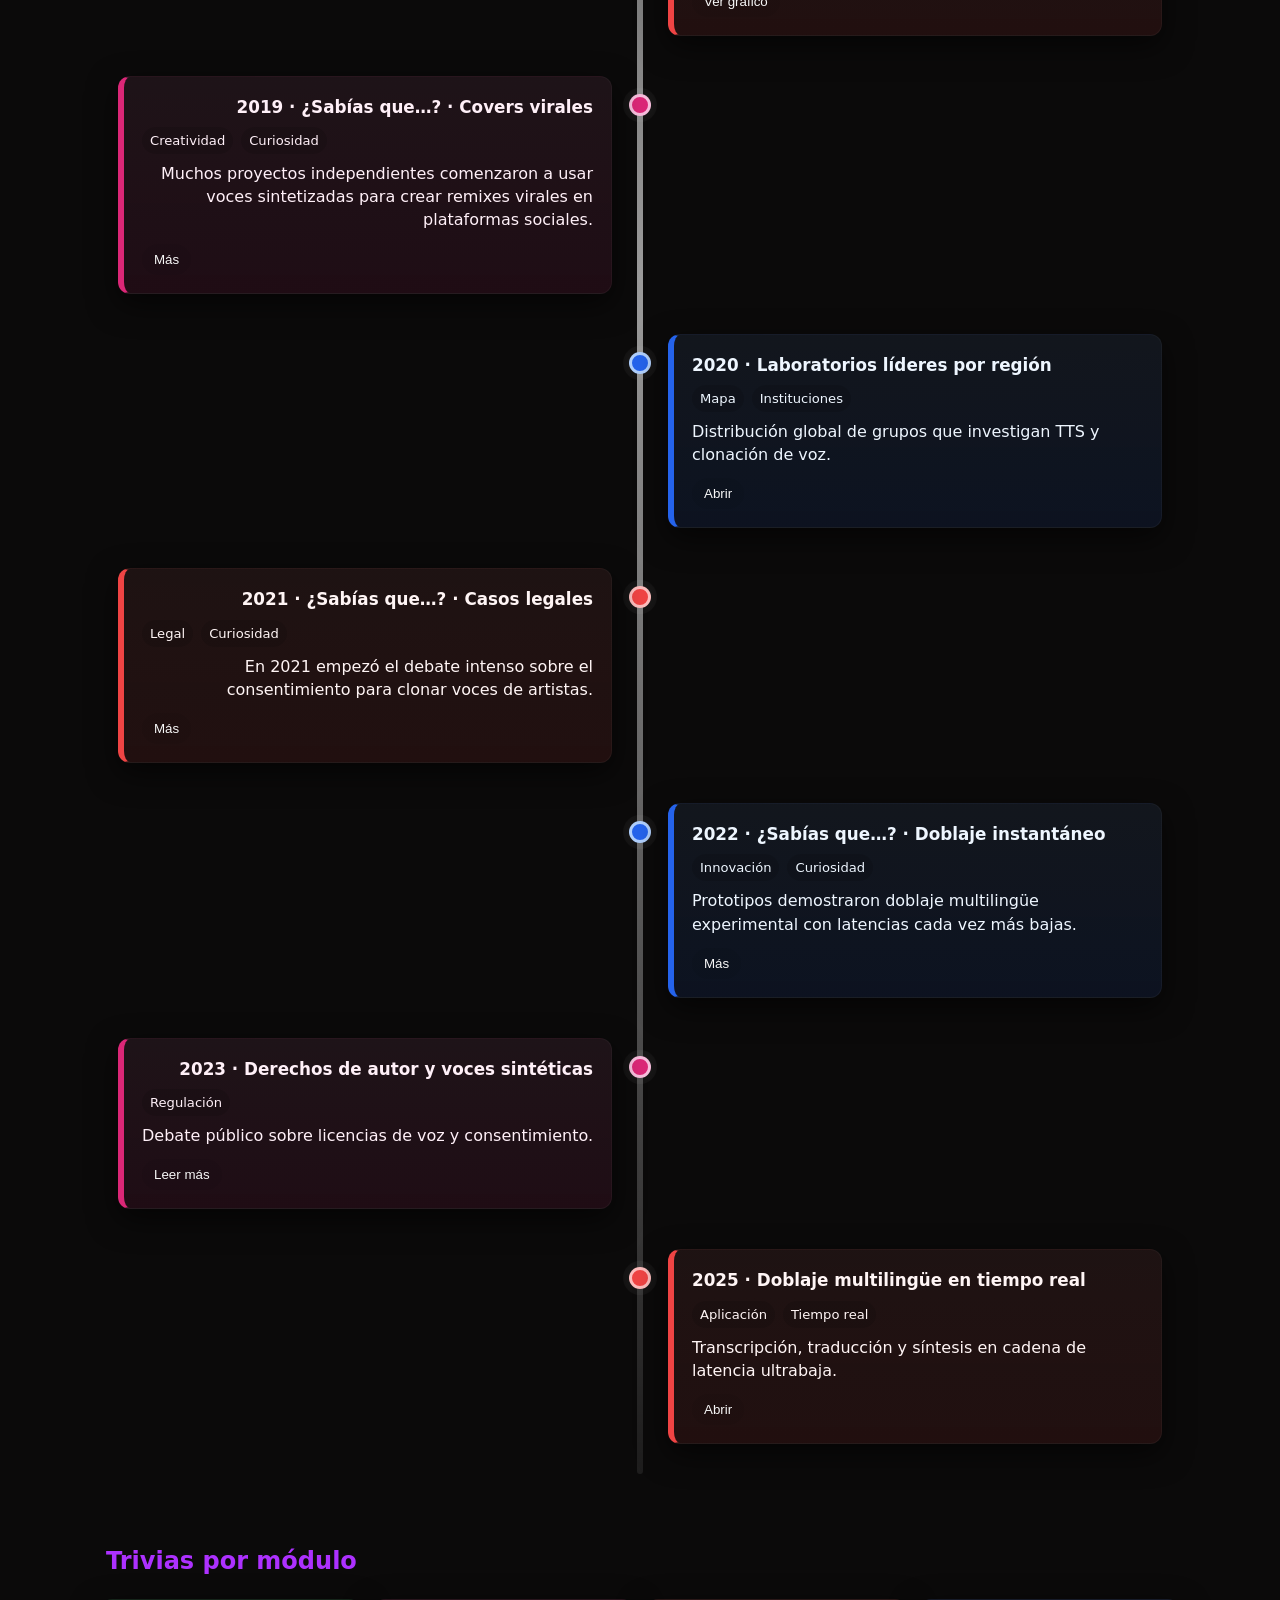
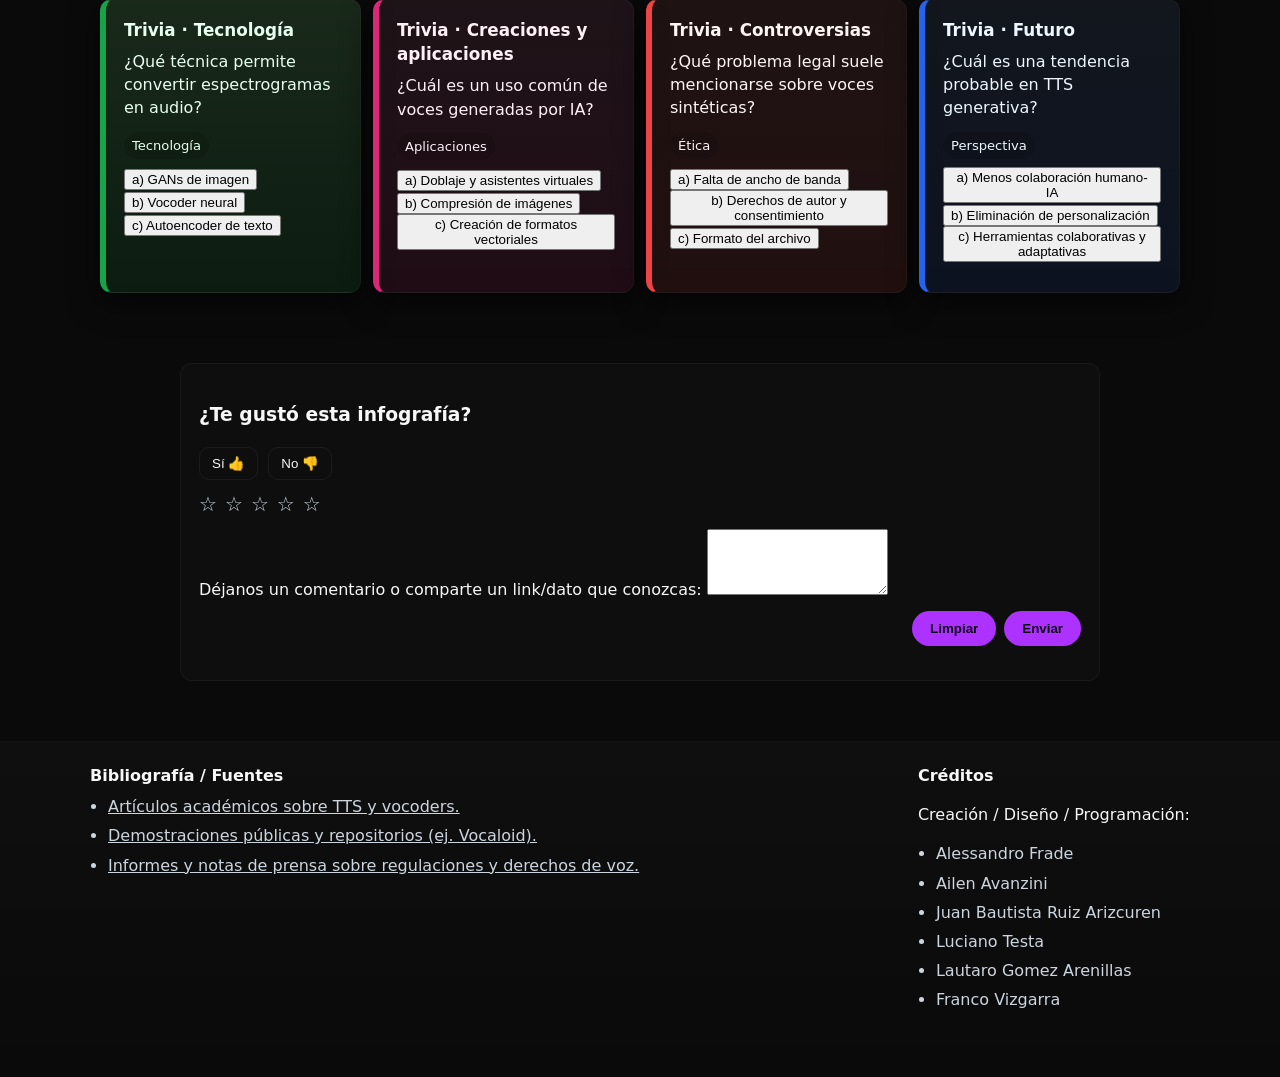
==== commit 8737bf98: "Add files via upload" ====
--- a/CAMBIOS/index.html
+++ b/CAMBIOS/index.html
@@ -3,607 +3,309 @@
 <head>
   <meta charset="utf-8" />
   <meta name="viewport" content="width=device-width,initial-scale=1" />
-  <title>Generación de Voz con IA — Timeline Interactivo</title>
-  <style>
-:root{ 
-  --bg:#0b0a0a;
-  --text:#f7f7f7;
-  --muted:#cdd5df;
-  --accent:#ad31ff;
-
-  --verde-1:#16a34a; --verde-2:#7cfc89;
-  --rojo-1:#ef4444; --rojo-2:#ff7b7b;
-  --azul-1:#2563eb; --azul-2:#6aa7ff;
-  --rosa-1:#db2777; --rosa-2:#ff83c1;
-  --morado-1:#cdd928; --morado-2:#e1ff85;
-  --amarillo-1:#facc15; --amarillo-2:#fff59a;
-
-  --radius:12px;
-}
-*{box-sizing:border-box}
-html,body{height:100%;margin:0;background:var(--bg);color:var(--text);font-family:Inter, system-ui, -apple-system, 'Segoe UI', Roboto, Arial, sans-serif;line-height:1.45}
-
-/* HERO */
-.hero{padding:70px 5% 40px;background:linear-gradient(180deg,#081006,#050505);background-size:cover;background-position:center}
-.hero h1{font-size:clamp(28px,4vw,56px);margin:0;font-weight:800}
-.hero .highlight{color:var(--accent);text-shadow:0 2px 8px rgba(186, 49, 255, 0.12)}
-.hero p{max-width:900px;color:#f7d8fd;margin:14px 0;font-size:1rem}
-.btn{display:inline-block;padding:10px 18px;border-radius:999px;background:var(--accent);color:#0d0214;font-weight:700;text-decoration:none;border:none;cursor:pointer}
-.btn:hover{box-shadow:0 10px 30px rgba(0,0,0,.5);transform:translateY(-3px)}
-
-/* INTRO */
-.intro{padding:30px 5%;text-align:center;background:linear-gradient(180deg,rgba(255,255,255,.02),transparent)}
-.intro h2{color:var(--accent);margin:0 0 8px;text-transform:uppercase}
-.intro p{max-width:920px;margin:0 auto;color:#e9c8f7}
-
-/* TIMELINE */
-.timeline{position:relative;max-width:1100px;margin:40px auto;padding:10px 0}
-.timeline::before{content:'';position:absolute;top:0;bottom:0;left:50%;width:6px;transform:translateX(-50%);background:linear-gradient(180deg,rgba(255,255,255,.08),rgba(255,255,255,.6),rgba(255,255,255,.08));border-radius:999px}
-
-.t-item{position:relative;width:50%;padding:20px 28px;min-height:140px}
-.t-item.left{left:0;text-align:right}
-.t-item.right{left:50%}
-.t-item .dot{position:absolute;top:38px;width:22px;height:22px;border-radius:50%;left:calc(100% - 11px);transform:translateX(0);box-shadow:0 0 0 6px rgba(255,255,255,.03),0 0 16px rgba(255,255,255,.06)}
-.t-item.right .dot{left:-11px}
-
-/* CARD base - unified rectangular cards */
-.card{position:relative;padding:20px;background:rgba(255,255,255,.92);backdrop-filter: blur(0);border-radius:var(--radius);border:1px solid rgba(0,0,0,.08);box-shadow:0 8px 22px rgba(0,0,0,.6);transition:transform .22s,box-shadow .22s;color:#071119}
-.card:hover{transform:translateY(-6px);box-shadow:0 18px 44px rgba(0,0,0,.65)}
-.card h3{margin:0 0 8px;font-size:1.05rem;color:#071119}
-.card p{margin:0 0 12px;word-break:break-word;color:#071119}
-.meta{display:flex;gap:8px;align-items:center;flex-wrap:wrap;margin-bottom:8px;color:#334155}
-.pill{padding:5px 10px;border-radius:999px;background:rgba(0,0,0,.04);font-size:.82rem;color:#071119}
-
-.card{min-height:120px;max-height:520px;overflow:hidden;display:flex;flex-direction:column}
-.card .expand{margin-top:12px;display:none;overflow:auto;padding-top:8px}
-.card.expanded{max-height:900px}
-.card.expanded .expand{display:block}
-
-/* Remove shape-specific classes - keep uniform rectangle */
-.type-noticia, .type-video, .type-grafico, .type-mapa{padding:18px}
-
-.card .expand img, .card .expand iframe{width:100%;height:auto;border-radius:8px}
-.embed{position:relative;padding-top:56.25%;width:100%}
-.embed iframe{position:absolute;inset:0;width:100%;height:100%;border:0;background:#000}
-
-/* colors — now only background accents for dots + small left border */
-.card.verde{border-left:6px solid var(--verde-1)}
-.card.rojo{border-left:6px solid var(--rojo-1)}
-.card.azul{border-left:6px solid var(--azul-1)}
-.card.rosa{border-left:6px solid var(--rosa-1)}
-.card.morado{border-left:6px solid var(--morado-1)}
-.card.amarillo{border-left:6px solid var(--amarillo-1)}
-
-.dot.verde{background:var(--verde-1);border:3px solid rgba(167,243,208,.9)}
-.dot.rojo{background:var(--rojo-1);border:3px solid rgba(254,202,202,.9)}
-.dot.azul{background:var(--azul-1);border:3px solid rgba(191,219,254,.9)}
-.dot.rosa{background:var(--rosa-1);border:3px solid rgba(251,207,232,.9)}
-.dot.morado{background:var(--morado-1);border:3px solid rgba(221,214,254,.9)}
-.dot.amarillo{background:var(--amarillo-1);border:3px solid rgba(255,245,157,.9)}
-
-/* toggles */
-.toggle{cursor:pointer;border:none;padding:8px 12px;border-radius:999px;background:rgba(0,0,0,.06);color:#071119;align-self:flex-start}
-.toggle:hover{box-shadow:0 8px 24px rgba(0,0,0,.12)}
-
-/* floating filter button */
-.fab{position:fixed;right:18px;bottom:18px;width:56px;height:56px;border-radius:50%;display:grid;place-items:center;font-size:22px;cursor:pointer;background:#101010;color:#fff;box-shadow:0 12px 30px rgba(0,0,0,.5);opacity:0;pointer-events:none;transition:.25s}
-.fab.visible{opacity:1;pointer-events:auto}
-
-/* modal */
-.modal{position:fixed;inset:0;background:rgba(0,0,0,.6);display:none;align-items:center;justify-content:center;padding:20px;z-index:20}
-.modal.open{display:flex}
-.panel{width:min(640px,94vw);background:#0f0f10;border-radius:18px;padding:18px;border:1px solid rgba(255,255,255,.06)}
-.panel h3{margin:0 0 8px}
-.panel .muted{color:var(--muted);margin:6px 0 12px}
-.filters{display:flex;flex-wrap:wrap;gap:12px}
-.filters label{display:inline-flex;gap:8px;align-items:center;padding:8px 12px;border-radius:999px;border:1px solid rgba(255,255,255,.06);cursor:pointer}
-.filters input{margin:0}
-
-/* feedback */
-.feedback{max-width:920px;margin:60px auto;padding:18px;border-radius:12px;background:rgba(255,255,255,.02);border:1px solid rgba(255,255,255,.04)}
-.like{display:flex;gap:10px;margin:8px 0}
-.like button{padding:8px 12px;border-radius:10px;border:1px solid rgba(255,255,255,.06);background:transparent;color:var(--text);cursor:pointer}
-.like button:hover{box-shadow:0 8px 24px rgba(0,0,0,.2)}
-.like button.active{background:linear-gradient(90deg,#ffd166,#ff7b7b);color:#071119;border-color:transparent}
-.rate{display:flex;gap:8px;margin:10px 0}
-.star{font-size:20px;cursor:pointer;color:var(--muted)}
-.star.locked{cursor:default;opacity:.6}
-.fb-actions{display:flex;gap:8px;justify-content:flex-end;margin-top:10px}
-.fb-message{margin-top:12px;opacity:.95;font-weight:700}
-
-/* file upload preview in curiosities */
-.media-upload{display:flex;gap:10px;align-items:center;margin-top:8px}
-.media-upload input{border:1px dashed rgba(0,0,0,.08);padding:8px;border-radius:8px;background:#fff}
-.media-player{width:100%;margin-top:8px}
-
-/* confetti root */
-#confetti-root{position:fixed;inset:0;pointer-events:none;overflow:hidden;z-index:9999}
-
-/* footer */
-.site-footer{background:linear-gradient(180deg,rgba(255,255,255,.02),transparent);padding:22px 5% 60px;margin-top:30px;border-top:1px solid rgba(255,255,255,.03)}
-.site-footer .container{max-width:1100px;margin:0 auto;display:flex;gap:30px;flex-wrap:wrap;justify-content:space-between}
-.site-footer h4{margin:0 0 8px}
-.site-footer ul{margin:0;padding-left:18px}
-.site-footer li{margin:6px 0;color:var(--muted)}
-
-.hidden{display:none !important}
-
-@media (max-width:900px){
-  .t-item{width:100%;left:0 !important;text-align:left;padding:14px}
-  .t-item .dot{left:10px}
-  .timeline::before{left:20px;transform:none}
-  .card{max-height:none}
-  .panel{width:96%}
-}
-  </style>
+  <title>Generación de Voz con IA — Infografia Interactiva</title>
+  <link rel="stylesheet" href="styles.css">
 </head>
 <body>
-<header class="hero" id="hero" style="background-image:url('assets/Fondo.jpg'); background-size:cover; background-position:center;">
-    <div class="hero-content">
-      <h1><span class="highlight">GENERACIÓN</span><br>DE VOZ CON <span class="highlight">IA</span></h1>
-      <p>La inteligencia artificial generativa de voz crea, imita o transforma voces humanas. Usa modelos de aprendizaje profundo entrenados con grandes volúmenes de audio para producir habla sintética natural con variaciones de tono, ritmo, acento y emoción.</p>
-      <a href="#timeline" class="btn">Explorar</a>
-    </div>
-  </header>
-
-  <section class="intro">
-    <h2>TÍTULO INTRODUCTORIO</h2>
-    <p>Usa los filtros para navegar por la cronología. Cada color representa un eje temático. Abre las tarjetas para ver noticias, videos, gráficos e interacciones.</p>
-  </section>
-
-  <main id="timeline" class="timeline">
-    <!-- EXAMPLES: all cards are rectangular. Each article must have data-date YYYY-MM-DD -->
-
-    <article class="t-item left" data-date="2007-06-01" data-color="verde" data-type="noticia">
-      <span class="dot verde"></span>
-      <div class="card verde">
-        <h3>2007–2012 · Vocaloid y el estilo MIDI</h3>
-        <div class="meta"><span class="pill">Tecnología</span><span class="pill">Herramientas</span></div>
-        <p>Surgen plataformas como Vocaloid, donde se introducen notas MIDI para síntesis vocal.</p>
-        <button class="toggle" aria-expanded="false">Abrir</button>
-        <div class="expand">
-          <p>Contenido ampliado: inserta aquí la noticia completa, imágenes o <a class="external-link" href="#" target="_blank" rel="noopener">enlace</a>.</p>
+<header class="hero" id="hero">
+  <div class="hero-content">
+    <h1><span class="highlight">GENERACIÓN</span><br>DE VOZ CON <span class="highlight">IA</span></h1>
+    <p>La inteligencia artificial generativa de voz crea, imita o transforma voces humanas. Usa modelos de aprendizaje profundo entrenados con grandes volúmenes de audio para producir habla sintética natural con variaciones de tono, ritmo, acento y emoción.</p>
+    <a href="#timeline" class="btn">Explorar</a>
+  </div>
+</header>
+
+  <!-- FILTROS SUPERIORES (pills) -->
+  <nav class="top-filters" aria-label="Filtros por módulo">
+    <button class="pill-filter pill-verde" data-filter="verde">Tecnología</button>
+    <button class="pill-filter pill-rosa" data-filter="rosa">Creaciones</button>
+    <button class="pill-filter pill-rojo" data-filter="rojo">Controversias</button>
+    <button class="pill-filter pill-azul" data-filter="azul">Futuro</button>
+    <button class="pill-filter pill-all" data-filter="all">Todos</button>
+  </nav>
+
+<section class="intro">
+  <h2>Linea de Tiempo Interactiva</h2>
+  <p>Usa los filtros para navegar por la cronología. Cada color representa un eje temático. Abre las tarjetas para ver noticias, videos, gráficos e interacciones.</p>
+</section>
+
+<main id="timeline" class="timeline">
+  <!-- EXAMPLES: all cards rectangular. Each article must have data-date YYYY-MM-DD -->
+
+  <article class="t-item left" data-date="2007-06-01" data-color="verde" data-type="noticia">
+    <span class="dot verde"></span>
+    <div class="card verde">
+      <h3>2007–2012 · Vocaloid y el estilo MIDI</h3>
+      <div class="meta"><span class="pill small">Tecnología</span><span class="pill small">Herramientas</span></div>
+      <p>Surgen plataformas como Vocaloid, donde se introducen notas MIDI para síntesis vocal.</p>
+      <button class="toggle" aria-expanded="false">Abrir</button>
+      <div class="expand">
+        <p>Contenido ampliado: inserta aquí la noticia completa, imágenes o <a class="external-link" href="#" target="_blank" rel="noopener">enlace</a>.</p>
+      </div>
+    </div>
+  </article>
+
+  <article class="t-item right" data-date="2014-03-10" data-color="rosa" data-type="video">
+    <span class="dot rosa"></span>
+    <div class="card rosa">
+      <h3>2014 · Primeros covers neuronales virales</h3>
+      <div class="meta"><span class="pill small">Cultura</span><span class="pill small">Video</span></div>
+      <p>Demostraciones de redes neuronales cantando estilos populares.</p>
+      <button class="toggle" aria-expanded="false">Ver video</button>
+      <div class="expand">
+        <p>Puedes embeber un video (iframe) o enlazar a un hosting.</p>
+        <div class="embed"><iframe title="demo" src="" loading="lazy"></iframe></div>
+      </div>
+    </div>
+  </article>
+
+  <article class="t-item left" data-date="2018-09-05" data-color="rojo" data-type="grafico">
+    <span class="dot rojo"></span>
+    <div class="card rojo">
+      <h3>2018 · Calidad vs. Tamaño del dataset</h3>
+      <div class="meta"><span class="pill small">Investigación</span><span class="pill small">Gráfico</span></div>
+      <p>Relación entre tamaño de corpus y MOS (Mean Opinion Score).</p>
+      <button class="toggle" aria-expanded="false">Ver gráfico</button>
+      <div class="expand">
+        <img alt="placeholder gráfico" src="data:image/svg+xml,%3Csvg xmlns='http://www.w3.org/2000/svg' width='800' height='360'%3E%3Crect width='100%25' height='100%25' fill='black'/%3E%3Ctext x='50%25' y='50%25' fill='white' dominant-baseline='middle' text-anchor='middle' font-family='Arial' font-size='20'%3EInserta un gráfico aquí%3C/text%3E%3C/svg%3E">
+      </div>
+    </div>
+  </article>
+
+  <article class="t-item right" data-date="2020-02-01" data-color="azul" data-type="mapa">
+    <span class="dot azul"></span>
+    <div class="card azul">
+      <h3>2020 · Laboratorios líderes por región</h3>
+      <div class="meta"><span class="pill small">Mapa</span><span class="pill small">Instituciones</span></div>
+      <p>Distribución global de grupos que investigan TTS y clonación de voz.</p>
+      <button class="toggle" aria-expanded="false">Abrir</button>
+      <div class="expand">
+        <p>Inserta un mapa estático/dinámico o un embed.</p>
+      </div>
+    </div>
+  </article>
+
+  <!-- Curiosidades: una por módulo (cada una con fecha) -->
+  <article class="t-item left" data-date="2010-11-12" data-color="verde" data-type="curiosidad">
+    <span class="dot verde"></span>
+    <div class="card verde">
+      <h3>2010 · ¿Sabías que…? · Síntesis en dispositivos</h3>
+      <div class="meta"><span class="pill small">Dato</span><span class="pill small">Curiosidad</span></div>
+      <p>En 2010 varios experimentos empezaron a portar síntesis de voz a dispositivos móviles con recursos limitados.</p>
+      <button class="toggle" aria-expanded="false">Más</button>
+      <div class="expand">
+        <p>Ejemplos y referencias técnicas se pueden enlazar aquí.</p>
+         <p>Aquí puedes insertar:</p>
+        <div class="media-upload">
+          <input type="file" class="media-input" accept="image/*,audio/*,video/*">
         </div>
-      </div>
-    </article>
-
-    <article class="t-item right" data-date="2014-03-10" data-color="rosa" data-type="video">
-      <span class="dot rosa"></span>
-      <div class="card rosa">
-        <h3>2014 · Primeros covers neuronales virales</h3>
-        <div class="meta"><span class="pill">Cultura</span><span class="pill">Video</span></div>
-        <p>Demostraciones de redes neuronales cantando estilos populares.</p>
-        <button class="toggle" aria-expanded="false">Ver video</button>
-        <div class="expand">
-          <p>Puedes embeber un video (iframe) o enlazar a un hosting.</p>
-          <div class="embed"><iframe title="demo" src="" loading="lazy"></iframe></div>
-        </div>
-      </div>
-    </article>
-
-    <article class="t-item left" data-date="2018-09-05" data-color="rojo" data-type="grafico">
-      <span class="dot rojo"></span>
-      <div class="card rojo">
-        <h3>2018 · Calidad vs. Tamaño del dataset</h3>
-        <div class="meta"><span class="pill">Investigación</span><span class="pill">Gráfico</span></div>
-        <p>Relación entre tamaño de corpus y MOS (Mean Opinion Score).</p>
-        <button class="toggle" aria-expanded="false">Ver gráfico</button>
-        <div class="expand">
-          <img alt="placeholder gráfico" src="data:image/svg+xml,%3Csvg xmlns='http://www.w3.org/2000/svg' width='800' height='360'%3E%3Crect width='100%25' height='100%25' fill='black'/%3E%3Ctext x='50%25' y='50%25' fill='white' dominant-baseline='middle' text-anchor='middle' font-family='Arial' font-size='20'%3EInserta un gráfico aquí%3C/text%3E%3C/svg%3E">
-        </div>
-      </div>
-    </article>
-
-    <article class="t-item right" data-date="2020-02-01" data-color="azul" data-type="mapa">
-      <span class="dot azul"></span>
-      <div class="card azul">
-        <h3>2020 · Laboratorios líderes por región</h3>
-        <div class="meta"><span class="pill">Mapa</span><span class="pill">Instituciones</span></div>
-        <p>Distribución global de grupos que investigan TTS y clonación de voz.</p>
-        <button class="toggle" aria-expanded="false">Abrir</button>
-        <div class="expand">
-          <p>Inserta un mapa estático/dinámico o un embed.</p>
-        </div>
-      </div>
-    </article>
-
-    <!-- Curiosidades ("¿Sabías que...?") - color amarillo, tienen fecha para posicionarlas en la línea -->
-    <article class="t-item left" data-date="2022-04-20" data-color="amarillo" data-type="curiosidad">
-      <span class="dot amarillo"></span>
-      <div class="card amarillo">
-        <h3>¿Sabías que…? · Muestras pequeñas</h3>
-        <div class="meta"><span class="pill">Dato</span><span class="pill">Curiosidad</span></div>
-        <p>Los sistemas modernos pueden aprender rasgos de una voz con menos de 30 segundos de audio.</p>
-        <button class="toggle" aria-expanded="false">Más</button>
-        <div class="expand">
-          <p>Puedes subir un audio (mp3) o un video (mp4) relacionado con esta curiosidad.</p>
-          <div class="media-upload">
-            <input type="file" accept="audio/*,video/*" class="media-input">
-          </div>
-          <div class="media-player"></div>
-        </div>
-      </div>
-    </article>
-
-    <article class="t-item left" data-date="2023-03-01" data-color="rosa" data-type="noticia">
-      <span class="dot rosa"></span>
-      <div class="card rosa">
-        <h3>2023 · Derechos de autor y voces sintéticas</h3>
-        <div class="meta"><span class="pill">Regulación</span></div>
-        <p>Debate público sobre licencias de voz y consentimiento.</p>
-        <button class="toggle" aria-expanded="false">Leer más</button>
-        <div class="expand">
-          <p>Añade aquí enlaces, citas o documentos. Ejemplo de enlace: <a class="external-link" href="#" target="_blank" rel="noopener">Noticia sobre regulación</a></p>
-        </div>
-      </div>
-    </article>
-
-    <article class="t-item right" data-date="2025-03-18" data-color="rojo" data-type="video">
-      <span class="dot rojo"></span>
-      <div class="card rojo">
-        <h3>2025 · Doblaje multilingüe en tiempo real</h3>
-        <div class="meta"><span class="pill">Aplicación</span><span class="pill">Tiempo real</span></div>
-        <p>Transcripción, traducción y síntesis en cadena de latencia ultrabaja.</p>
-        <button class="toggle" aria-expanded="false">Abrir</button>
-        <div class="expand">
-          <p>Espacio para video o demo.</p>
-        </div>
-      </div>
-    </article>
-
-  </main>
-
-  <!-- TRIVIA SECTION: section aparte al final de la linea (antes del feedback). Una trivia por módulo -->
-  <section id="trivias" class="trivias" style="max-width:1100px;margin:20px auto;padding:10px">
-    <h2 style="color:var(--accent);margin-left:6px">Trivias por módulo</h2>
-    <div style="display:grid;grid-template-columns:repeat(auto-fit,minmax(280px,1fr));gap:12px;margin-top:12px">
-      <!-- Tecnología / verde -->
-      <div class="card verde" data-module="Tecnologia">
-        <h3>Trivia · Tecnología</h3>
-        <p>¿Qué técnica permite convertir espectrogramas en audio?</p>
-        <div class="meta"><span class="pill">Tecnología</span></div>
-        <div class="quiz" data-answer="b">
-          <button class="q" data-opt="a">a) GANs de imagen</button>
-          <button class="q" data-opt="b">b) Vocoder neural</button>
-          <button class="q" data-opt="c">c) Autoencoder de texto</button>
-          <p class="q-result" aria-live="polite"></p>
-        </div>
-      </div>
-
-      <!-- Creaciones / rosa -->
-      <div class="card rosa" data-module="Creaciones">
-        <h3>Trivia · Creaciones y aplicaciones</h3>
-        <p>¿Cuál es un uso común de voces generadas por IA?</p>
-        <div class="meta"><span class="pill">Aplicaciones</span></div>
-        <div class="quiz" data-answer="a">
-          <button class="q" data-opt="a">a) Doblaje y asistentes virtuales</button>
-          <button class="q" data-opt="b">b) Compresión de imágenes</button>
-          <button class="q" data-opt="c">c) Creación de formatos vectoriales</button>
-          <p class="q-result" aria-live="polite"></p>
-        </div>
-      </div>
-
-      <!-- Controversias / rojo -->
-      <div class="card rojo" data-module="Controversias">
-        <h3>Trivia · Controversias</h3>
-        <p>¿Qué problema legal suele mencionarse sobre voces sintéticas?</p>
-        <div class="meta"><span class="pill">Ética</span></div>
-        <div class="quiz" data-answer="b">
-          <button class="q" data-opt="a">a) Falta de ancho de banda</button>
-          <button class="q" data-opt="b">b) Derechos de autor y consentimiento</button>
-          <button class="q" data-opt="c">c) Formato del archivo</button>
-          <p class="q-result" aria-live="polite"></p>
-        </div>
-      </div>
-
-      <!-- Futuro / azul -->
-      <div class="card azul" data-module="Futuro">
-        <h3>Trivia · Futuro</h3>
-        <p>¿Cuál es una tendencia probable en TTS generativa?</p>
-        <div class="meta"><span class="pill">Perspectiva</span></div>
-        <div class="quiz" data-answer="c">
-          <button class="q" data-opt="a">a) Menos colaboración humano-IA</button>
-          <button class="q" data-opt="b">b) Eliminación de personalización</button>
-          <button class="q" data-opt="c">c) Herramientas colaborativas y adaptativas</button>
-          <p class="q-result" aria-live="polite"></p>
-        </div>
-      </div>
-    </div>
-  </section>
-
-  <section class="feedback" id="feedback">
-    <h3>¿Te gustó esta infografía?</h3>
-    <div class="like">
-      <button type="button" data-like="si">Sí 👍</button>
-      <button type="button" data-like="no">No 👎</button>
-    </div>
-    <div class="rate" aria-label="Calificación">
-      <span class="star" data-star="1">☆</span>
-      <span class="star" data-star="2">☆</span>
-      <span class="star" data-star="3">☆</span>
-      <span class="star" data-star="4">☆</span>
-      <span class="star" data-star="5">☆</span>
-    </div>
-
-    <div id="fb-form">
-      <label>Déjanos un comentario o comparte un link/dato que conozcas:
-        <textarea id="fb-text" rows="4"></textarea>
-      </label>
-      <div class="fb-actions">
-        <button class="btn ghost" id="fb-clear">Limpiar</button>
-        <button class="btn primary" id="fb-send">Enviar</button>
-      </div>
-    </div>
-
-    <p id="fb-msg" class="fb-message" aria-live="polite"></p>
-  </section>
-
-  <button class="fab" id="fab" title="Filtros">⚙️</button>
-
-  <div class="modal" id="modal">
-    <div class="panel">
-      <h3>Filtros por módulo</h3>
-      <p class="muted">Selecciona uno o varios. "Todos" vuelve a la vista inicial.</p>
-      <div class="filters">
-        <!-- label text shows module name; value is color key -->
-        <label class="lbl-verde"><input type="checkbox" value="verde"> Tecnología</label>
-        <label class="lbl-rosa"><input type="checkbox" value="rosa"> Creaciones</label>
-        <label class="lbl-rojo"><input type="checkbox" value="rojo"> Controversias</label>
-        <label class="lbl-azul"><input type="checkbox" value="azul"> Futuro</label>
-        <label class="lbl-amarillo"><input type="checkbox" value="amarillo"> Curiosidades</label>
-      </div>
-      <div class="actions" style="margin-top:12px;display:flex;gap:8px;justify-content:flex-end">
-        <button class="btn ghost" id="all">Todos</button>
-        <button class="btn primary" id="apply">Aplicar</button>
-        <button class="btn ghost" id="close">Cerrar</button>
-      </div>
-    </div>
-  </div>
-
-  <div id="confetti-root" aria-hidden="true"></div>
-
-  <footer class="site-footer">
-    <div class="container">
-      <div class="bib">
-        <h4>Bibliografía / Fuentes</h4>
-        <ul>
-          <li>Artículos académicos sobre TTS y vocoders.</li>
-          <li>Demostraciones públicas y repositorios (ej. Vocoder repos, demos de Vocaloid).</li>
-          <li>Informes y notas de prensa sobre regulaciones y derechos de voz.</li>
-        </ul>
-      </div>
-      <div class="credits">
-        <h4>Créditos</h4>
-        <p>Creación / Diseño / Programación:</p>
-        <ul>
-          <li>Alessandro Frade</li>
-          <li>Ailen Avanzini</li>
-          <li>Juan Bautista Ruiz Arizcuren</li>
-          <li>Luciano Testa</li>
-          <li>Lautaro Gomez Arenillas</li>
-          <li>Franco Vizgarra</li>
-        </ul>
-      </div>
-    </div>
-  </footer>
-
-  <script>
-// --- SCRIPT: filtros, expandibles, trivias, feedback, media preview ---
-
-function parseDateFrom(el) {
-  const raw = el.dataset.date || "";
-  if (!raw) return 0;
-  const d = new Date(raw);
-  if (!isNaN(d)) return d.getTime();
-  const m = raw.match(/(19|20)\d{2}/);
-  return m ? new Date(m[0] + "-01-01").getTime() : 0;
-}
-
-function relayout() {
-  const container = document.querySelector('.timeline');
-  const items = Array.from(container.querySelectorAll('.t-item')).filter(i => !i.classList.contains('hidden'));
-  items.sort((a, b) => parseDateFrom(a) - parseDateFrom(b));
-  items.forEach((el, idx) => {
-    el.classList.remove('left', 'right');
-    el.classList.add(idx % 2 === 0 ? 'left' : 'right');
-    container.appendChild(el);
-  });
-}
-
-// Expandibles
-document.addEventListener('click', (e) => {
-  if (e.target.matches('.toggle')) {
-    const card = e.target.closest('.card');
-    const expanded = card.classList.toggle('expanded');
-    e.target.setAttribute('aria-expanded', expanded);
-    if (expanded) {
-      const expandEl = card.querySelector('.expand');
-      if (expandEl) expandEl.scrollTop = 0;
-    }
-  }
-});
-
-// Trivia buttons (works both for timeline-embedded quizzes and trivias section)
-document.addEventListener('click', (e) => {
-  if (e.target.matches('.quiz .q')) {
-    const q = e.target.closest('.quiz');
-    const answer = q.dataset.answer;
-    const btn = e.target;
-    const ok = btn.dataset.opt === answer;
-    const result = q.querySelector('.q-result');
-    result.textContent = ok ? '✅ ¡Correcto!' : '❌ Incorrecto';
-    btn.style.outline = ok ? '2px solid rgba(34,197,94,.25)' : '2px solid rgba(239,68,68,.25)';
-    setTimeout(() => btn.style.outline = '', 1400);
-  }
-});
-
-// Media upload preview for curiosities
-function handleMediaInput(input) {
-  const container = input.closest('.card').querySelector('.media-player');
-  container.innerHTML = '';
-  const file = input.files[0];
-  if (!file) return;
-  const url = URL.createObjectURL(file);
-  if (file.type.startsWith('audio/')) {
-    const audio = document.createElement('audio');
-    audio.controls = true;
-    audio.src = url;
-    audio.style.width = '100%';
-    container.appendChild(audio);
-  } else if (file.type.startsWith('video/')) {
-    const video = document.createElement('video');
-    video.controls = true;
-    video.src = url;
-    video.style.width = '100%';
-    container.appendChild(video);
-  }
-}
-
-document.addEventListener('change', (e) => {
-  if (e.target.matches('.media-input')) handleMediaInput(e.target);
-});
-
-// FAB mostrar tras scroll
-const fab = document.getElementById('fab');
-window.addEventListener('scroll', () => {
-  const show = window.scrollY > 260;
-  fab.classList.toggle('visible', show);
-});
-
-// Modal filtros
-const modal = document.getElementById('modal');
-const openModal = () => modal.classList.add('open');
-const closeModal = () => modal.classList.remove('open');
-fab.addEventListener('click', openModal);
-document.getElementById('close').addEventListener('click', closeModal);
-
-function applyFilters(selectedSet) {
-  const items = document.querySelectorAll('.t-item');
-  if (!selectedSet || selectedSet.size === 0) {
-    items.forEach(i => i.classList.remove('hidden'));
-    relayout();
-    return;
-  }
-  items.forEach(i => {
-    const color = (i.dataset.color || '').toLowerCase();
-    if (selectedSet.has(color)) i.classList.remove('hidden');
-    else i.classList.add('hidden');
-  });
-  relayout();
-}
-
-document.getElementById('apply').addEventListener('click', () => {
-  const picks = Array.from(modal.querySelectorAll('input[type="checkbox"]'))
-    .filter(c => c.checked)
-    .map(c => c.value);
-  const allChecks = Array.from(modal.querySelectorAll('input[type="checkbox"]')).map(c => c.value);
-  const allSelected = allChecks.every(v => picks.includes(v));
-  const selectedSet = (picks.length === 0 || allSelected) ? new Set() : new Set(picks);
-  applyFilters(selectedSet);
-  closeModal();
-});
-
-document.getElementById('all').addEventListener('click', () => {
-  modal.querySelectorAll('input[type="checkbox"]').forEach(c => c.checked = false);
-  applyFilters(new Set());
-  closeModal();
-});
-
-// Feedback (like/estrellas/comentario)
-const likeBtns = document.querySelectorAll('.like button');
-const stars = Array.from(document.querySelectorAll('.star'));
-let like = null, rating = 0, sent = false;
-
-likeBtns.forEach(b => b.addEventListener('click', () => {
-  if (sent) return; // no cambiar si ya enviado
-  like = b.dataset.like;
-  likeBtns.forEach(x => x.classList.remove('active'));
-  b.classList.add('active');
-}));
-
-stars.forEach(s => s.addEventListener('click', () => {
-  if (sent) return; // bloquear si ya enviado
-  rating = Number(s.dataset.star);
-  stars.forEach((x, i) => x.textContent = (i < rating) ? '★' : '☆');
-}));
-
-function fireConfetti(options = {}) {
-  const root = document.getElementById('confetti-root');
-  const emojis = options.emojis || ['🤖','🎵','🧠','🎧','🔊'];
-  const count = options.count || 36;
-  const life = options.duration || 1800; 
-  const created = [];
-
-  for (let i=0;i<count;i++){
-    const el = document.createElement('div');
-    el.className = 'confetti-emoji';
-    el.style.position = 'absolute';
-    el.style.left = (50 + (Math.random()*120 - 60)) + '%';
-    el.style.top = Math.random()*30 + '%';
-    el.style.fontSize = (12 + Math.random()*22) + 'px';
-    el.style.opacity = 0.95;
-    el.style.transform = `translateY(0) rotate(${Math.random()*360}deg)`;
-    el.style.willChange = 'transform,opacity';
-    el.textContent = emojis[Math.floor(Math.random()*emojis.length)];
-    root.appendChild(el);
-    created.push(el);
-
-    const dx = (Math.random()*160 - 80);
-    const dy = (200 + Math.random()*240);
-    const rot = (Math.random()*720 - 360);
-    el.animate([
-      { transform: `translate(0px, 0px) rotate(0deg)`, opacity: 1 },
-      { transform: `translate(${dx}px, ${dy}px) rotate(${rot}deg)`, opacity: 0.05 }
-    ], {
-      duration: life + Math.random()*400,
-      easing: 'cubic-bezier(.2,.8,.2,1)',
-      iterations: 1
-    });
-  }
-
-  setTimeout(()=> {
-    created.forEach(el => el.remove());
-  }, life + 500);
-}
-
-// Enviar feedback: guardar y bloquear cambios posteriores
-document.getElementById('fb-send').addEventListener('click', () => {
-  if (sent) return;
-  const text = document.getElementById('fb-text').value.trim();
-  const payload = { like, rating, text, ts: Date.now() };
-  try {
-    localStorage.setItem('ia-voz-feedback', JSON.stringify(payload));
-  } catch(e) {
-    console.warn('No se pudo guardar en localStorage', e);
-  }
-
-  // Ocultar form y mostrar mensaje de gracias
-  const form = document.getElementById('fb-form');
-  form.classList.add('hidden');
-
-  const msg = document.getElementById('fb-msg');
-  msg.textContent = '¡Gracias! Tu aporte quedó guardado localmente.';
-  fireConfetti({ emojis: ['🤖','🎵','🧠','🎧','🔊'], count: 36, duration: 1800 });
-
-  // bloquear interacciones posteriores
-  sent = true;
-  likeBtns.forEach(b => b.disabled = true);
-  stars.forEach(s => { s.classList.add('locked'); s.style.pointerEvents = 'none'; });
-});
-
-// Limpiar (solo si no enviado)
-document.getElementById('fb-clear').addEventListener('click', () => {
-  if (sent) return; // no limpiar si ya enviado
-  document.getElementById('fb-text').value = '';
-  like = null; rating = 0;
-  likeBtns.forEach(x => x.classList.remove('active'));
-  stars.forEach(x => x.textContent = '☆');
-  localStorage.removeItem('ia-voz-feedback');
-  document.getElementById('fb-msg').textContent = '';
-});
-
-// Inicial: ordenar por fecha
-relayout();
-  </script>
+        <div class="media-player"></div>
+      </div>
+    </div>
+   
+  </article>
+
+  <article class="t-item right" data-date="2019-06-22" data-color="rosa" data-type="curiosidad">
+    <span class="dot rosa"></span>
+    <div class="card rosa">
+      <h3>2019 · ¿Sabías que…? · Covers virales</h3>
+      <div class="meta"><span class="pill small">Creatividad</span><span class="pill small">Curiosidad</span></div>
+      <p>Muchos proyectos independientes comenzaron a usar voces sintetizadas para crear remixes virales en plataformas sociales.</p>
+      <button class="toggle" aria-expanded="false">Más</button>
+      <div class="expand">
+        <p>Links a ejemplos y canales donde surgieron estas creaciones.</p>
+      </div>
+    </div>
+  </article>
+
+  <article class="t-item left" data-date="2021-01-14" data-color="rojo" data-type="curiosidad">
+    <span class="dot rojo"></span>
+    <div class="card rojo">
+      <h3>2021 · ¿Sabías que…? · Casos legales</h3>
+      <div class="meta"><span class="pill small">Legal</span><span class="pill small">Curiosidad</span></div>
+      <p>En 2021 empezó el debate intenso sobre el consentimiento para clonar voces de artistas.</p>
+      <button class="toggle" aria-expanded="false">Más</button>
+      <div class="expand">
+        <p>Resumen de casos y noticias relevantes.</p>
+      </div>
+    </div>
+  </article>
+
+  <article class="t-item right" data-date="2022-09-03" data-color="azul" data-type="curiosidad">
+    <span class="dot azul"></span>
+    <div class="card azul">
+      <h3>2022 · ¿Sabías que…? · Doblaje instantáneo</h3>
+      <div class="meta"><span class="pill small">Innovación</span><span class="pill small">Curiosidad</span></div>
+      <p>Prototipos demostraron doblaje multilingüe experimental con latencias cada vez más bajas.</p>
+      <button class="toggle" aria-expanded="false">Más</button>
+      <div class="expand">
+        <p>Detalles técnicos y demos experimentales.</p>
+      </div>
+    </div>
+  </article>
+
+  <!-- Noticias / ejemplos adicionales -->
+  <article class="t-item left" data-date="2023-03-01" data-color="rosa" data-type="noticia">
+    <span class="dot rosa"></span>
+    <div class="card rosa">
+      <h3>2023 · Derechos de autor y voces sintéticas</h3>
+      <div class="meta"><span class="pill small">Regulación</span></div>
+      <p>Debate público sobre licencias de voz y consentimiento.</p>
+      <button class="toggle" aria-expanded="false">Leer más</button>
+      <div class="expand">
+        <p>Añade aquí enlaces, citas o documentos. Ejemplo de enlace: <a class="external-link" href="#" target="_blank" rel="noopener">Noticia sobre regulación</a></p>
+      </div>
+    </div>
+  </article>
+
+  <article class="t-item right" data-date="2025-03-18" data-color="rojo" data-type="video">
+    <span class="dot rojo"></span>
+    <div class="card rojo">
+      <h3>2025 · Doblaje multilingüe en tiempo real</h3>
+      <div class="meta"><span class="pill small">Aplicación</span><span class="pill small">Tiempo real</span></div>
+      <p>Transcripción, traducción y síntesis en cadena de latencia ultrabaja.</p>
+      <button class="toggle" aria-expanded="false">Abrir</button>
+      <div class="expand">
+        <p>Espacio para video o demo.</p>
+      </div>
+    </div>
+  </article>
+
+</main>
+
+<!-- TRIVIA SECTION -->
+<section id="trivias" class="trivias" style="max-width:1100px;margin:20px auto;padding:10px">
+  <h2 style="color:var(--accent);margin-left:6px">Trivias por módulo</h2>
+  <div class="trivia-grid">
+    <!-- Tecnología / verde -->
+    <div class="card verde" data-module="Tecnologia">
+      <h3>Trivia · Tecnología</h3>
+      <p>¿Qué técnica permite convertir espectrogramas en audio?</p>
+      <div class="meta"><span class="pill small">Tecnología</span></div>
+      <div class="quiz" data-answer="b">
+        <button class="q" data-opt="a">a) GANs de imagen</button>
+        <button class="q" data-opt="b">b) Vocoder neural</button>
+        <button class="q" data-opt="c">c) Autoencoder de texto</button>
+        <p class="q-result" aria-live="polite"></p>
+      </div>
+    </div>
+
+    <!-- Creaciones / rosa -->
+    <div class="card rosa" data-module="Creaciones">
+      <h3>Trivia · Creaciones y aplicaciones</h3>
+      <p>¿Cuál es un uso común de voces generadas por IA?</p>
+      <div class="meta"><span class="pill small">Aplicaciones</span></div>
+      <div class="quiz" data-answer="a">
+        <button class="q" data-opt="a">a) Doblaje y asistentes virtuales</button>
+        <button class="q" data-opt="b">b) Compresión de imágenes</button>
+        <button class="q" data-opt="c">c) Creación de formatos vectoriales</button>
+        <p class="q-result" aria-live="polite"></p>
+      </div>
+    </div>
+
+    <!-- Controversias / rojo -->
+    <div class="card rojo" data-module="Controversias">
+      <h3>Trivia · Controversias</h3>
+      <p>¿Qué problema legal suele mencionarse sobre voces sintéticas?</p>
+      <div class="meta"><span class="pill small">Ética</span></div>
+      <div class="quiz" data-answer="b">
+        <button class="q" data-opt="a">a) Falta de ancho de banda</button>
+        <button class="q" data-opt="b">b) Derechos de autor y consentimiento</button>
+        <button class="q" data-opt="c">c) Formato del archivo</button>
+        <p class="q-result" aria-live="polite"></p>
+      </div>
+    </div>
+
+    <!-- Futuro / azul -->
+    <div class="card azul" data-module="Futuro">
+      <h3>Trivia · Futuro</h3>
+      <p>¿Cuál es una tendencia probable en TTS generativa?</p>
+      <div class="meta"><span class="pill small">Perspectiva</span></div>
+      <div class="quiz" data-answer="c">
+        <button class="q" data-opt="a">a) Menos colaboración humano-IA</button>
+        <button class="q" data-opt="b">b) Eliminación de personalización</button>
+        <button class="q" data-opt="c">c) Herramientas colaborativas y adaptativas</button>
+        <p class="q-result" aria-live="polite"></p>
+      </div>
+    </div>
+  </div>
+</section>
+
+<section class="feedback" id="feedback">
+  <h3>¿Te gustó esta infografía?</h3>
+  <div class="like">
+    <button type="button" data-like="si">Sí 👍</button>
+    <button type="button" data-like="no">No 👎</button>
+  </div>
+  <div class="rate" aria-label="Calificación">
+    <span class="star" data-star="1">☆</span>
+    <span class="star" data-star="2">☆</span>
+    <span class="star" data-star="3">☆</span>
+    <span class="star" data-star="4">☆</span>
+    <span class="star" data-star="5">☆</span>
+  </div>
+
+  <div id="fb-form">
+    <label>Déjanos un comentario o comparte un link/dato que conozcas:
+      <textarea id="fb-text" rows="4"></textarea>
+    </label>
+    <div class="fb-actions">
+      <button class="btn ghost" id="fb-clear">Limpiar</button>
+      <button class="btn primary" id="fb-send">Enviar</button>
+    </div>
+  </div>
+
+  <p id="fb-msg" class="fb-message" aria-live="polite"></p>
+</section>
+
+<button class="fab" id="fab" title="Filtros">⚙️</button>
+
+<div class="modal" id="modal" aria-hidden="true">
+  <div class="panel">
+    <h3>Filtros por módulo</h3>
+    <p class="muted">Selecciona uno o varios. "Todos" vuelve a la vista inicial.</p>
+    <div class="filters">
+      <label class="lbl-verde"><input type="checkbox" value="verde"> Tecnología</label>
+      <label class="lbl-rosa"><input type="checkbox" value="rosa"> Creaciones</label>
+      <label class="lbl-rojo"><input type="checkbox" value="rojo"> Controversias</label>
+      <label class="lbl-azul"><input type="checkbox" value="azul"> Futuro</label>
+      <label class="lbl-amarillo"><input type="checkbox" value="amarillo"> Curiosidades</label>
+    </div>
+    <div class="actions" style="margin-top:12px;display:flex;gap:8px;justify-content:flex-end">
+      <button class="btn ghost" id="all">Todos</button>
+      <button class="btn primary" id="apply">Aplicar</button>
+      <button class="btn ghost" id="close">Cerrar</button>
+    </div>
+  </div>
+</div>
+
+<div id="confetti-root" aria-hidden="true"></div>
+
+<footer class="site-footer">
+  <div class="container">
+    <div class="bib">
+      <h4>Bibliografía / Fuentes</h4>
+      <ul>
+        <li><a href="#" target="_blank" rel="noopener">Artículos académicos sobre TTS y vocoders.</a></li>
+        <li><a href="#" target="_blank" rel="noopener">Demostraciones públicas y repositorios (ej. Vocaloid).</a></li>
+        <li><a href="#" target="_blank" rel="noopener">Informes y notas de prensa sobre regulaciones y derechos de voz.</a></li>
+      </ul>
+    </div>
+    <div class="credits">
+      <h4>Créditos</h4>
+      <p>Creación / Diseño / Programación:</p>
+      <ul>
+        <li>Alessandro Frade</li>
+        <li>Ailen Avanzini</li>
+        <li>Juan Bautista Ruiz Arizcuren</li>
+        <li>Luciano Testa</li>
+        <li>Lautaro Gomez Arenillas</li>
+        <li>Franco Vizgarra</li>
+      </ul>
+    </div>
+  </div>
+</footer>
+
+<script src="script.js"></script>
 </body>
 </html>
--- a/CAMBIOS/styles.css
+++ b/CAMBIOS/styles.css
@@ -0,0 +1,179 @@
+:root{
+  --bg:#0b0a0a;
+  --text:#f7f7f7;
+  --muted:#cdd5df;
+  --accent:#ad31ff;
+
+  --verde-1:#16a34a; --verde-2:#7cfc89;
+  --rojo-1:#ef4444; --rojo-2:#ff7b7b;
+  --azul-1:#2563eb; --azul-2:#6aa7ff;
+  --rosa-1:#db2777; --rosa-2:#ff83c1;
+
+  --radius:12px;
+}
+
+*{box-sizing:border-box}
+html,body{height:100%;margin:0;background:var(--bg);color:var(--text);font-family:Inter, system-ui, -apple-system, 'Segoe UI', Roboto, Arial, sans-serif;line-height:1.45}
+
+/* HERO */
+.hero{
+  padding:90px 5% 40px;
+  background-image: url('assets/Fondo.jpg');
+  background-size: cover;
+  background-position: center top;
+  background-repeat: no-repeat;
+  min-height:360px;
+  display:flex;
+  flex-direction:column;
+  justify-content:center;
+  gap:18px;
+  position:relative;
+}
+.hero::after{
+  content:"";
+  position:absolute;
+  inset:0;
+  background: linear-gradient(180deg, rgba(0,0,0,0.45), rgba(0,0,0,0.6));
+  z-index:0;
+}
+.hero .hero-content{position:relative;z-index:1;max-width:1200px}
+.hero h1{font-size:clamp(28px,4vw,56px);margin:0;font-weight:800}
+.hero .highlight{color:var(--accent);text-shadow:0 2px 8px rgba(186,49,255,0.12)}
+.hero p{max-width:900px;color:#f7d8fd;margin:14px 0;font-size:1rem}
+.btn{display:inline-block;padding:10px 18px;border-radius:999px;background:var(--accent);color:#0d0214;font-weight:700;text-decoration:none;border:none;cursor:pointer}
+.btn:hover{box-shadow:0 10px 30px rgba(0,0,0,.5);transform:translateY(-3px)}
+
+/* TOP FILTERS under hero */
+.top-filters{display:flex;gap:10px;flex-wrap:wrap;justify-content:center;margin:20px auto;max-width:1100px}
+.pill-filter{padding:8px 14px;border-radius:999px;font-weight:700;cursor:pointer;border:2px solid transparent;transition:.2s}
+.pill-verde{background:var(--verde-2)}
+.pill-rosa{background:var(--rosa-2)}
+.pill-rojo{background:var(--rojo-2)}
+.pill-azul{background:var(--azul-2)}
+.pill-all{background:linear-gradient(90deg,#a767df,#c39bee)}
+.pill-filter.active{background:#fff!important;border:2px solid currentColor;color:#000}
+
+/* INTRO */
+.intro{padding:30px 5%;text-align:center;background:linear-gradient(180deg,rgba(255,255,255,.02),transparent)}
+.intro h2{color:var(--accent);margin:0 0 8px;text-transform:uppercase}
+.intro p{max-width:920px;margin:0 auto;color:#e9c8f7}
+
+/* TIMELINE */
+.timeline{position:relative;max-width:1100px;margin:40px auto;padding:10px 0}
+.timeline::before{content:'';position:absolute;top:0;bottom:0;left:50%;width:6px;transform:translateX(-50%);background:linear-gradient(180deg,rgba(255,255,255,.08),rgba(255,255,255,.6),rgba(255,255,255,.08));border-radius:999px}
+
+.t-item{position:relative;width:50%;padding:20px 28px;min-height:140px}
+.t-item.left{left:0;text-align:right}
+.t-item.right{left:50%}
+.t-item .dot{position:absolute;top:38px;width:22px;height:22px;border-radius:50%;left:calc(100% - 11px);transform:translateX(0);box-shadow:0 0 0 6px rgba(255,255,255,.03),0 0 16px rgba(255,255,255,.06)}
+.t-item.right .dot{left:-11px}
+
+/* CARD base - unified rectangular cards */
+.card{
+  position:relative;padding:18px;border-radius:var(--radius);border:1px solid rgba(255,255,255,.04);
+  box-shadow:0 10px 30px rgba(0,0,0,.6);transition:transform .22s,box-shadow .22s;color:#071119;
+  min-height:120px;max-height:520px;overflow:hidden;display:flex;flex-direction:column;
+}
+.card:hover{transform:translateY(-6px);box-shadow:0 18px 44px rgba(0,0,0,.65)}
+.card h3{margin:0 0 8px;font-size:1.05rem}
+.card p{margin:0 0 12px;word-break:break-word}
+.meta{display:flex;gap:8px;align-items:center;flex-wrap:wrap;margin-bottom:8px}
+.pill.small{padding:4px 8px;border-radius:999px;background:rgba(0,0,0,.12);font-size:.82rem;color:inherit}
+
+/* expand area */
+.card .expand{margin-top:12px;display:none;overflow:auto;padding-top:8px}
+.card.expanded{max-height:900px}
+.card.expanded .expand{display:block}
+
+/* module color treatments (gradients, white text where necessary) */
+.card.verde{
+  background:linear-gradient(180deg, rgba(124,252,137,0.13), rgba(22,163,74,0.12));
+  border-left:6px solid var(--verde-1);
+  color:#e8fff0;
+}
+.card.rosa{
+  background:linear-gradient(180deg, rgba(255,131,193,0.08), rgba(219,39,119,0.10));
+  border-left:6px solid var(--rosa-1);
+  color:#fff0f8;
+}
+.card.rojo{
+  background:linear-gradient(180deg, rgba(255,123,123,0.08), rgba(239,68,68,0.10));
+  border-left:6px solid var(--rojo-1);
+  color:#fff5f5;
+}
+.card.azul{
+  background:linear-gradient(180deg, rgba(106,167,255,0.08), rgba(37,99,235,0.10));
+  border-left:6px solid var(--azul-1);
+  color:#eef6ff;
+}
+
+
+/* dot colors */
+.dot.verde{background:var(--verde-1);border:3px solid rgba(167,243,208,.9)}
+.dot.rojo{background:var(--rojo-1);border:3px solid rgba(254,202,202,.9)}
+.dot.azul{background:var(--azul-1);border:3px solid rgba(191,219,254,.9)}
+.dot.rosa{background:var(--rosa-1);border:3px solid rgba(251,207,232,.9)}
+
+/* toggles */
+.toggle{cursor:pointer;border:none;padding:8px 12px;border-radius:999px;background:rgba(0,0,0,.06);color:var(--text);align-self:flex-start}
+.toggle:hover{box-shadow:0 8px 24px rgba(0,0,0,.12)}
+
+/* floating filter button */
+.fab{position:fixed;right:18px;bottom:18px;width:56px;height:56px;border-radius:50%;display:grid;place-items:center;font-size:22px;cursor:pointer;background:#101010;color:#fff;box-shadow:0 12px 30px rgba(0,0,0,.5);opacity:0;pointer-events:none;transition:.25s;z-index:40}
+.fab.visible{opacity:1;pointer-events:auto}
+
+/* modal */
+.modal{position:fixed;inset:0;background:rgba(0,0,0,.6);display:none;align-items:center;justify-content:center;padding:20px;z-index:50}
+.modal.open{display:flex}
+.panel{width:min(640px,94vw);background:#0f0f10;border-radius:18px;padding:18px;border:1px solid rgba(255,255,255,.06)}
+.panel h3{margin:0 0 8px}
+.panel .muted{color:var(--muted);margin:6px 0 12px}
+.filters{display:flex;flex-wrap:wrap;gap:12px}
+.filters label{display:inline-flex;gap:8px;align-items:center;padding:8px 12px;border-radius:999px;border:1px solid rgba(255,255,255,.06);cursor:pointer;color:#071119;font-weight:700}
+.filters input{margin:0}
+
+/* colored labels in modal */
+.lbl-verde{background:linear-gradient(180deg,var(--verde-2),var(--verde-1));color:#071119}
+.lbl-rosa{background:linear-gradient(180deg,var(--rosa-2),var(--rosa-1));color:#fff}
+.lbl-rojo{background:linear-gradient(180deg,var(--rojo-2),var(--rojo-1));color:#fff}
+.lbl-azul{background:linear-gradient(180deg,var(--azul-2),var(--azul-1));color:#071119}
+
+/* feedback area */
+.feedback{max-width:920px;margin:60px auto;padding:18px;border-radius:12px;background:rgba(255,255,255,.02);border:1px solid rgba(255,255,255,.04)}
+.like{display:flex;gap:10px;margin:8px 0}
+.like button{padding:8px 12px;border-radius:10px;border:1px solid rgba(255,255,255,.06);background:transparent;color:var(--text);cursor:pointer}
+.like button:hover{box-shadow:0 8px 24px rgba(0,0,0,.2)}
+.like button.active{background:linear-gradient(90deg,#ffd166,#ff7b7b);color:#071119;border-color:transparent}
+.rate{display:flex;gap:8px;margin:10px 0}
+.star{font-size:20px;cursor:pointer;color:var(--muted)}
+.star.locked{cursor:default;opacity:.6}
+.fb-actions{display:flex;gap:8px;justify-content:flex-end;margin-top:10px}
+.fb-message{margin-top:12px;opacity:.95;font-weight:700}
+
+/* file upload preview in curiosities */
+.media-upload{display:flex;gap:10px;align-items:center;margin-top:8px}
+.media-upload input{border:1px dashed rgba(0,0,0,.08);padding:8px;border-radius:8px;background:#fff}
+.media-player{width:100%;margin-top:8px}
+
+/* confetti root */
+#confetti-root{position:fixed;inset:0;pointer-events:none;overflow:hidden;z-index:9999}
+
+/* footer */
+.site-footer{background:linear-gradient(180deg,rgba(255,255,255,.02),transparent);padding:22px 5% 60px;margin-top:30px;border-top:1px solid rgba(255,255,255,.03)}
+.site-footer .container{max-width:1100px;margin:0 auto;display:flex;gap:30px;flex-wrap:wrap;justify-content:space-between}
+.site-footer h4{margin:0 0 8px}
+.site-footer ul{margin:0;padding-left:18px}
+.site-footer li{margin:6px 0;color:var(--muted)}
+.site-footer a{color:var(--muted);text-decoration:underline}
+
+/* misc */
+.hidden{display:none !important}
+.trivia-grid{display:grid;grid-template-columns:repeat(auto-fit,minmax(240px,1fr));gap:12px;margin-top:12px}
+
+@media (max-width:900px){
+  .t-item{width:100%;left:0 !important;text-align:left;padding:14px}
+  .t-item .dot{left:10px}
+  .timeline::before{left:20px;transform:none}
+  .card{max-height:none}
+  .panel{width:96%}
+}
